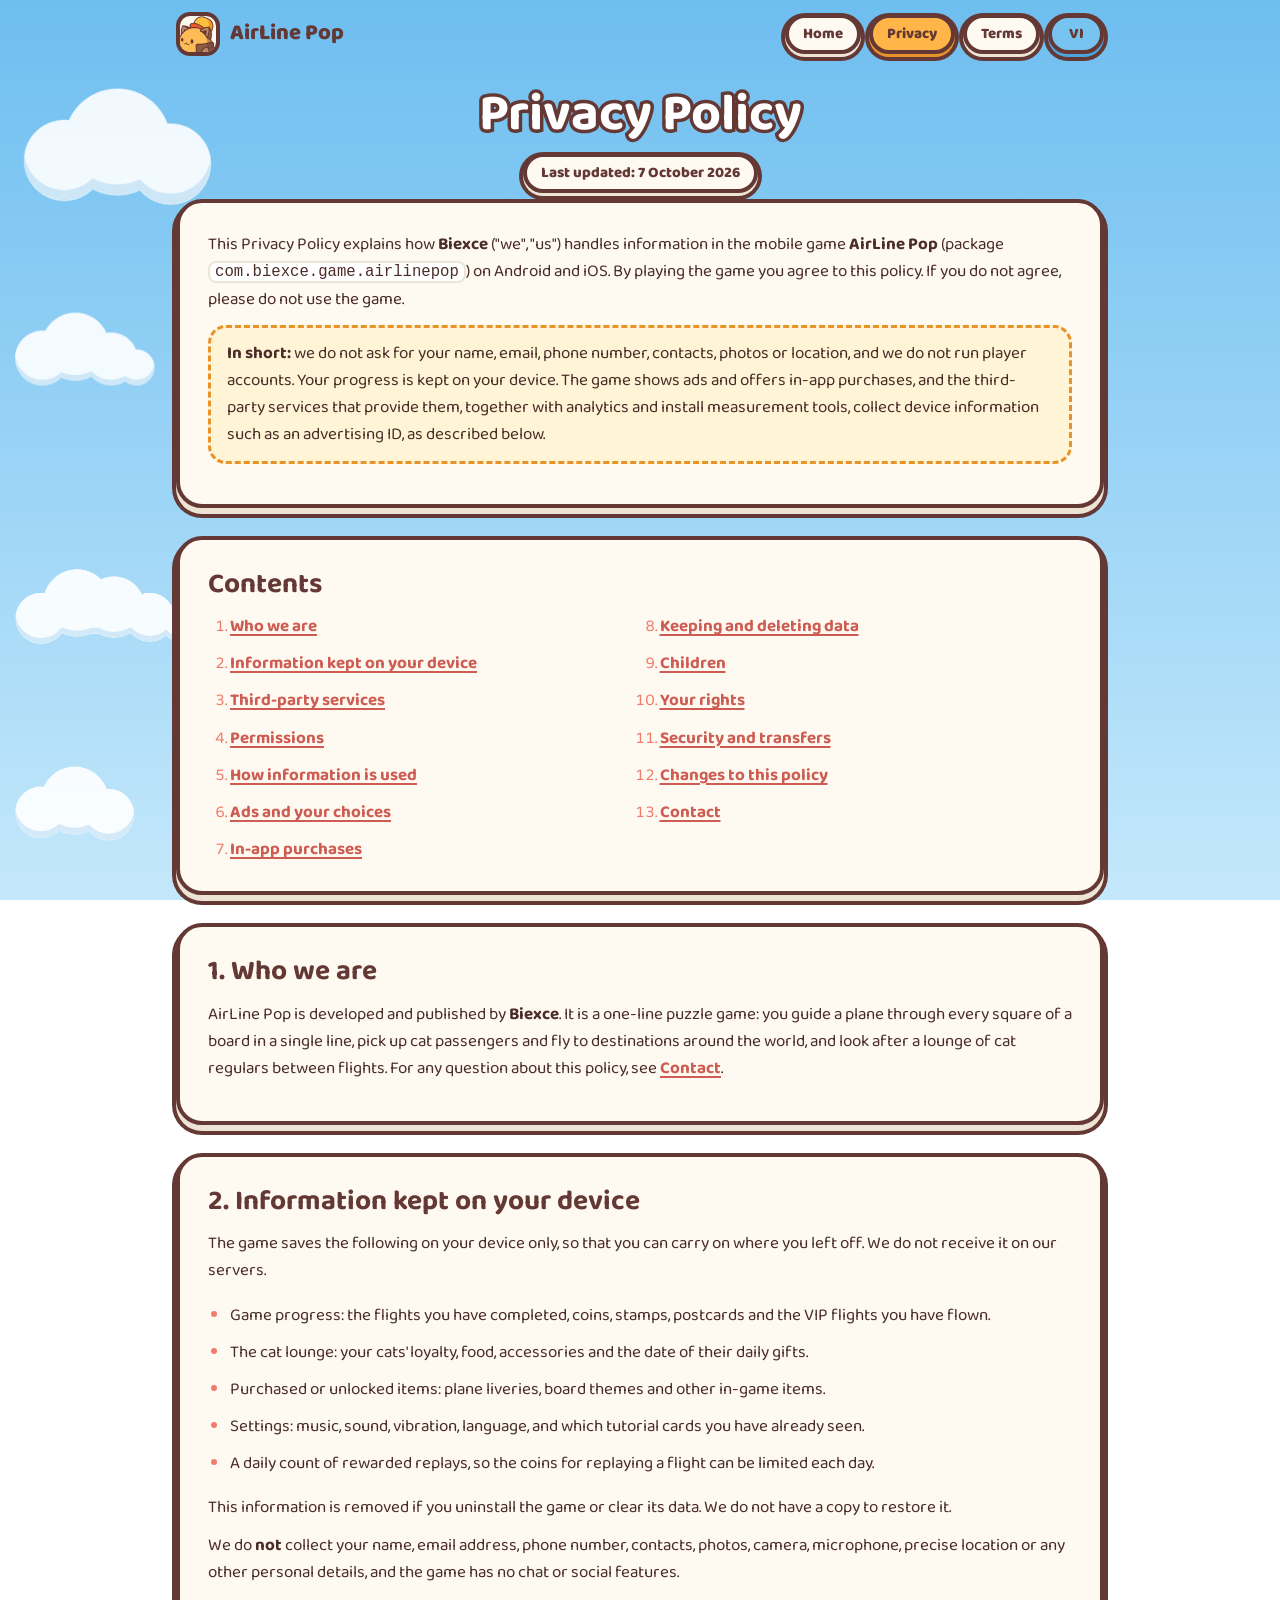
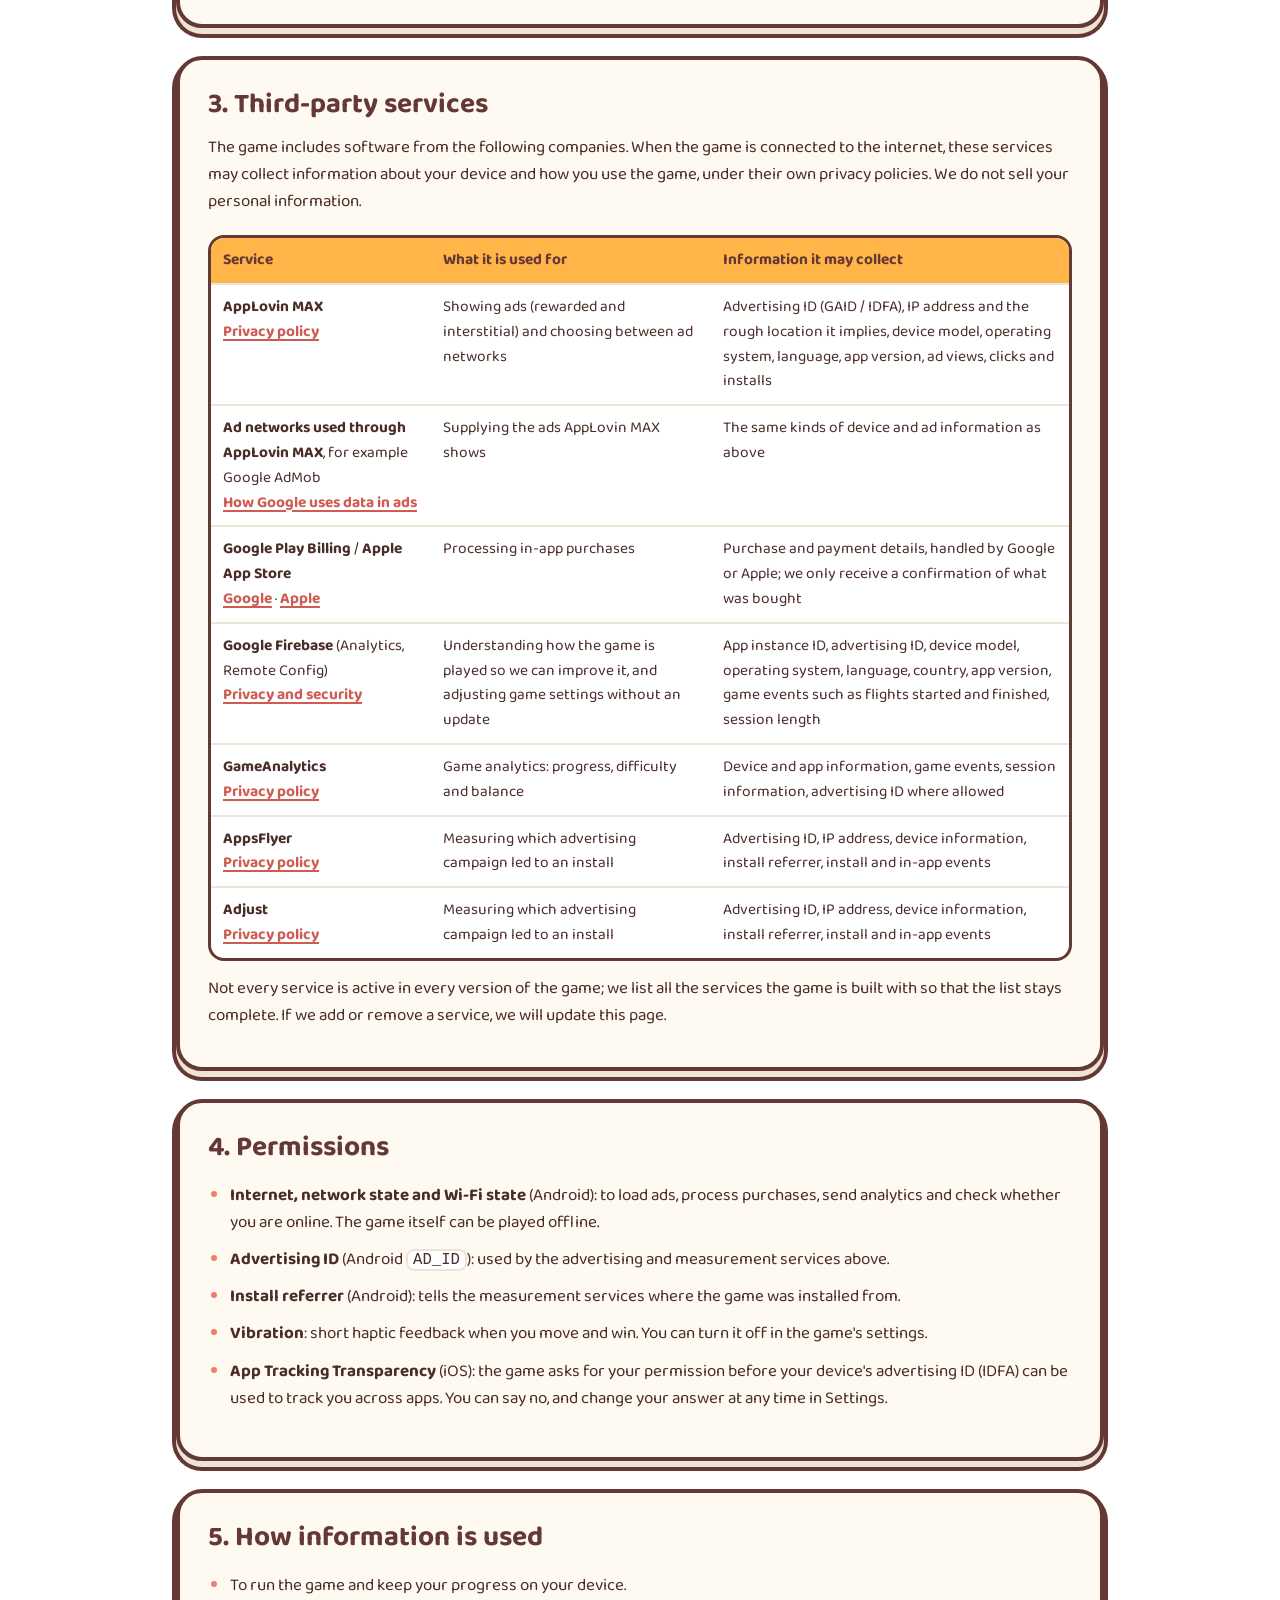
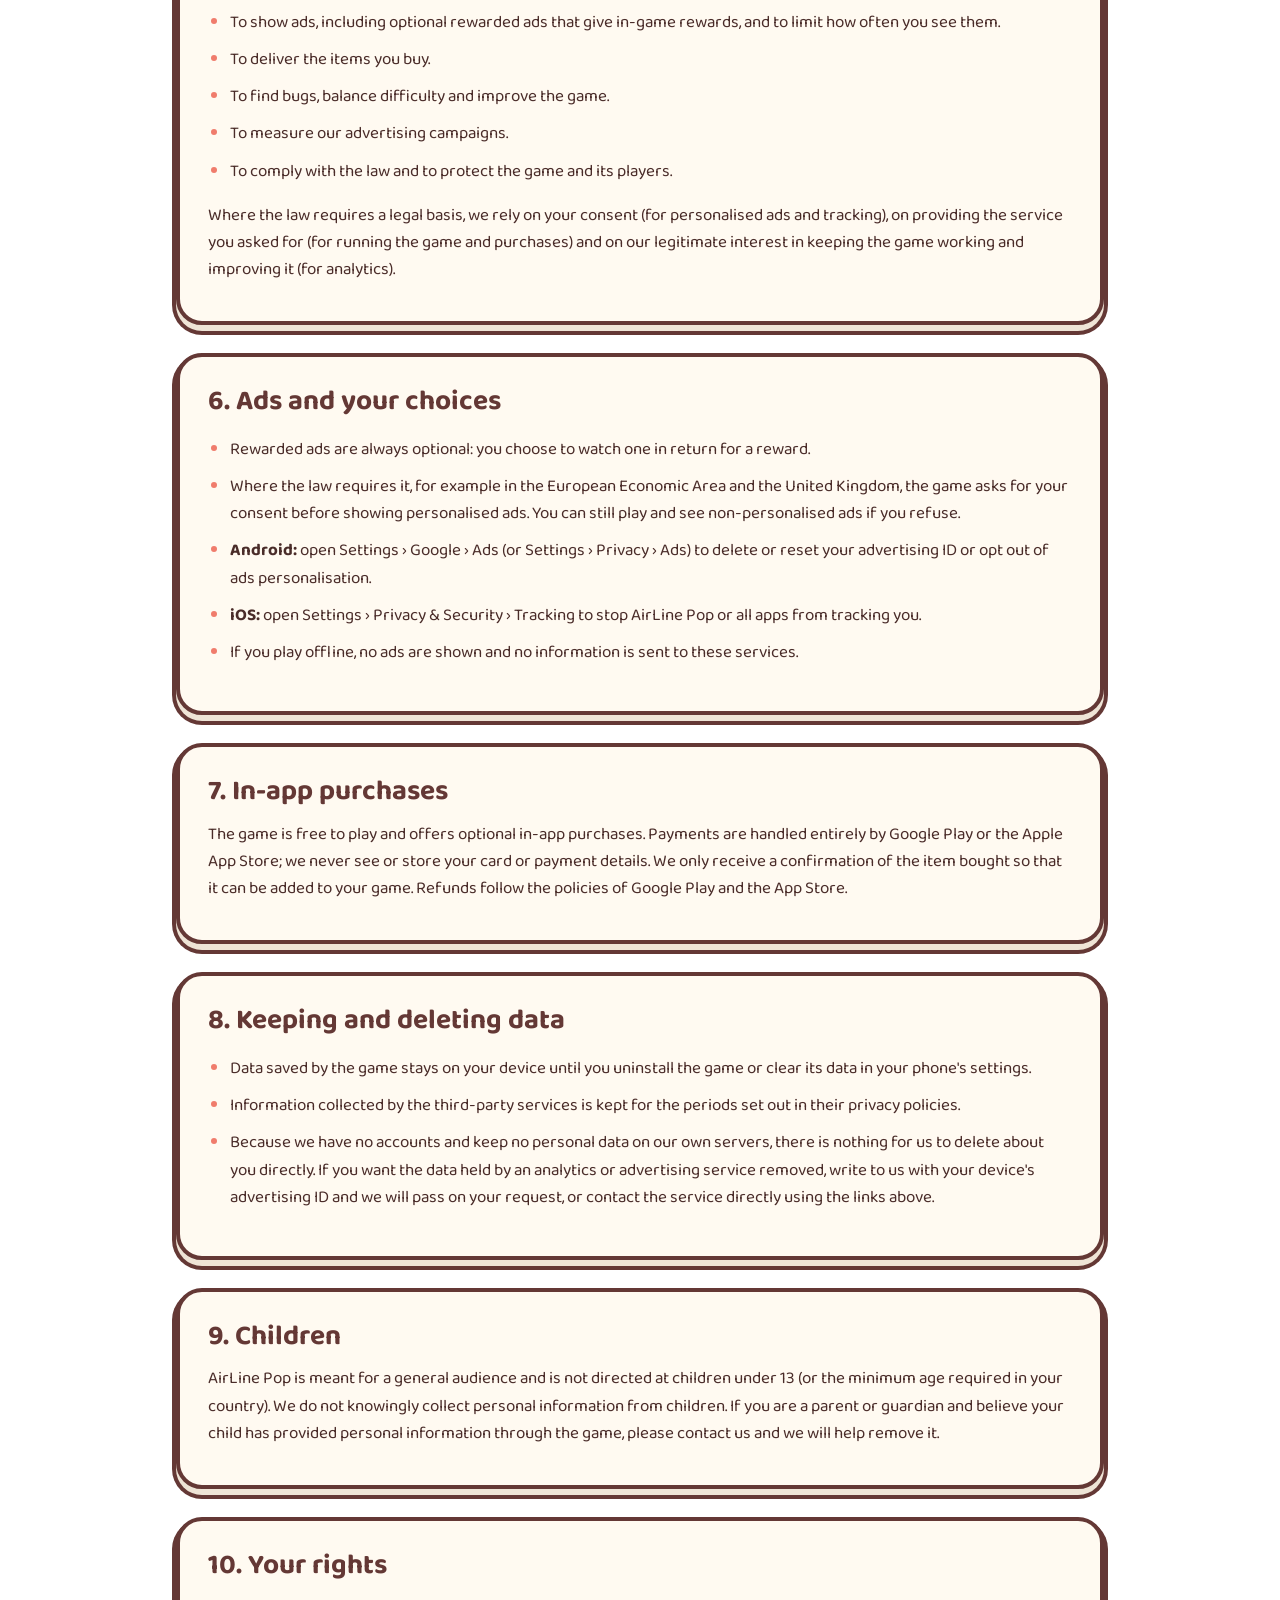
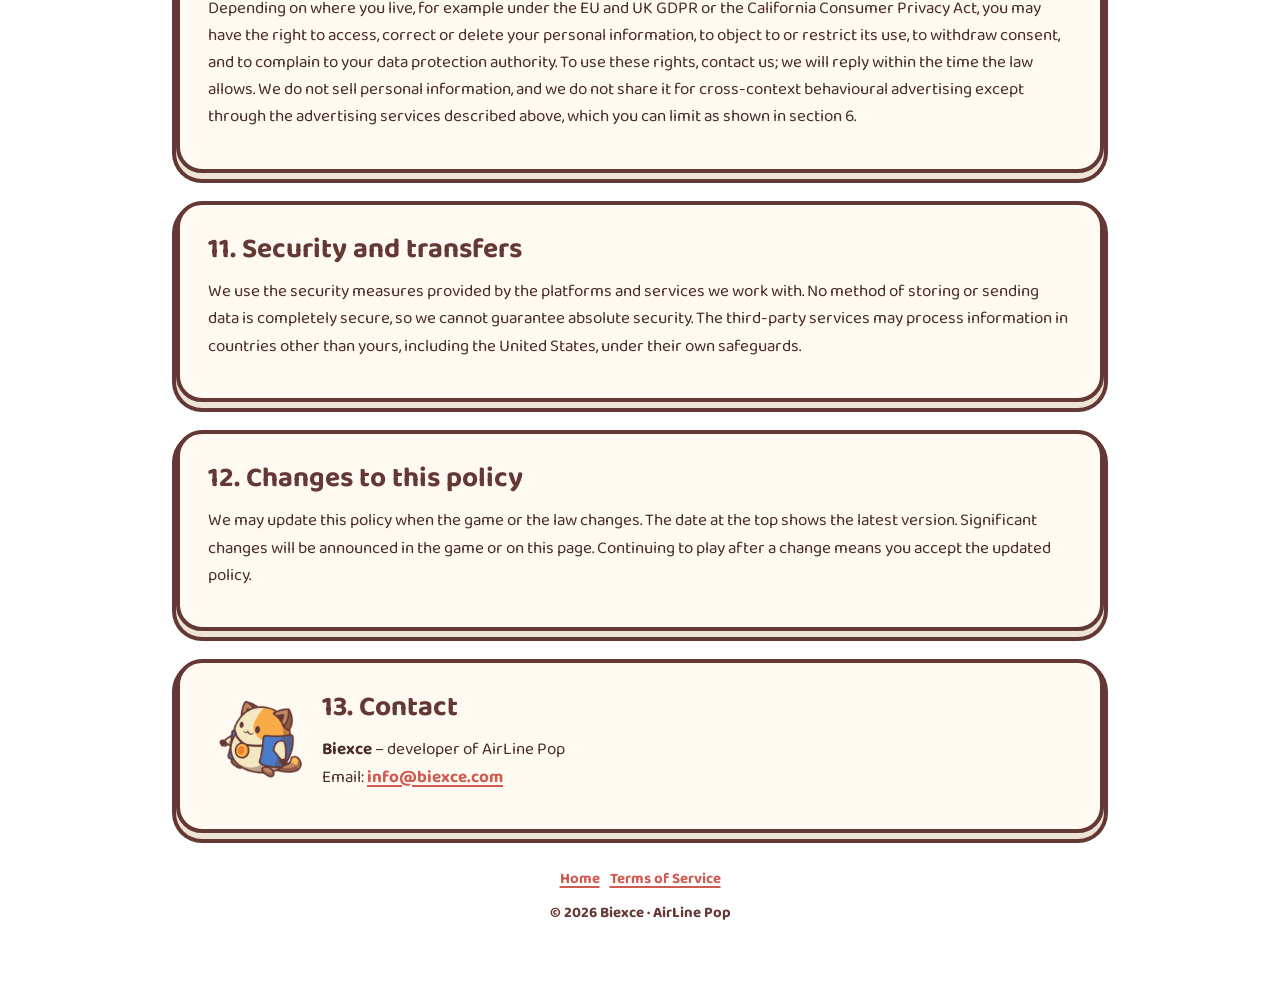
==== privacy.html @ 415e456a "feat: trang chinh sach AirLine Pop (song ngu Viet - Anh) Trang chu gioi thieu game, chinh sach quyen" ====
<!doctype html>
<html lang="en" data-lang="en">
<head>
    <meta charset="utf-8">
    <meta name="viewport" content="width=device-width, initial-scale=1">
    <title>Privacy Policy – AirLine Pop</title>
    <meta name="title-en" content="Privacy Policy – AirLine Pop">
    <meta name="title-vi" content="Chính sách quyền riêng tư – AirLine Pop">
    <meta name="description" content="Privacy policy of AirLine Pop, the cat airline puzzle game by Biexce: what is stored on your device, what the advertising, purchase and analytics services collect, and your choices.">
    <link rel="icon" href="assets/img/icon_cat.png">
    <link rel="preconnect" href="https://fonts.googleapis.com">
    <link rel="preconnect" href="https://fonts.gstatic.com" crossorigin>
    <link href="https://fonts.googleapis.com/css2?family=Baloo+2:wght@500;700;800&display=swap" rel="stylesheet">
    <link rel="stylesheet" href="assets/css/style.css">
</head>
<body>
<div class="sky-layer" aria-hidden="true">
    <img class="c1" src="assets/img/cloud_1.png" alt="">
    <img class="c2" src="assets/img/cloud_0.png" alt="">
    <img class="c3" src="assets/img/cloud_2.png" alt="">
    <img class="c4" src="assets/img/cloud_1.png" alt="">
</div>

<div class="page">
    <header class="topbar">
        <a class="brand" href="index.html"><img src="assets/img/icon_cat.png" alt=""><span>AirLine Pop</span></a>
        <nav class="nav">
            <a class="chip" href="index.html"><span lang="en">Home</span><span lang="vi">Trang chủ</span></a>
            <a class="chip" href="privacy.html" aria-current="page"><span lang="en">Privacy</span><span lang="vi">Quyền riêng tư</span></a>
            <a class="chip" href="terms.html"><span lang="en">Terms</span><span lang="vi">Điều khoản</span></a>
            <button class="chip lang-toggle" type="button" data-lang-toggle>VI</button>
        </nav>
    </header>

    <div class="doc-head">
        <h1><span lang="en">Privacy Policy</span><span lang="vi">Chính sách quyền riêng tư</span></h1>
        <span class="chip updated"><span lang="en">Last updated: 7 October 2026</span><span lang="vi">Cập nhật lần cuối: 07/10/2026</span></span>
    </div>

    <!-- ================================================================ ENGLISH -->
    <main lang="en">
        <section class="card">
            <p>This Privacy Policy explains how <strong>Biexce</strong> ("we", "us") handles information in the mobile game <strong>AirLine Pop</strong> (package <code>com.biexce.game.airlinepop</code>) on Android and iOS. By playing the game you agree to this policy. If you do not agree, please do not use the game.</p>
            <div class="note"><strong>In short:</strong> we do not ask for your name, email, phone number, contacts, photos or location, and we do not run player accounts. Your progress is kept on your device. The game shows ads and offers in-app purchases, and the third-party services that provide them, together with analytics and install measurement tools, collect device information such as an advertising ID, as described below.</div>
        </section>

        <nav class="card toc" aria-label="Contents">
            <h2>Contents</h2>
            <ol>
                <li><a href="#en-who">Who we are</a></li>
                <li><a href="#en-device">Information kept on your device</a></li>
                <li><a href="#en-third">Third-party services</a></li>
                <li><a href="#en-permissions">Permissions</a></li>
                <li><a href="#en-use">How information is used</a></li>
                <li><a href="#en-ads">Ads and your choices</a></li>
                <li><a href="#en-purchases">In-app purchases</a></li>
                <li><a href="#en-retention">Keeping and deleting data</a></li>
                <li><a href="#en-children">Children</a></li>
                <li><a href="#en-rights">Your rights</a></li>
                <li><a href="#en-security">Security and transfers</a></li>
                <li><a href="#en-changes">Changes to this policy</a></li>
                <li><a href="#en-contact">Contact</a></li>
            </ol>
        </nav>

        <section class="card" id="en-who">
            <h2>1. Who we are</h2>
            <p>AirLine Pop is developed and published by <strong>Biexce</strong>. It is a one-line puzzle game: you guide a plane through every square of a board in a single line, pick up cat passengers and fly to destinations around the world, and look after a lounge of cat regulars between flights. For any question about this policy, see <a href="#en-contact">Contact</a>.</p>
        </section>

        <section class="card" id="en-device">
            <h2>2. Information kept on your device</h2>
            <p>The game saves the following on your device only, so that you can carry on where you left off. We do not receive it on our servers.</p>
            <ul>
                <li>Game progress: the flights you have completed, coins, stamps, postcards and the VIP flights you have flown.</li>
                <li>The cat lounge: your cats' loyalty, food, accessories and the date of their daily gifts.</li>
                <li>Purchased or unlocked items: plane liveries, board themes and other in-game items.</li>
                <li>Settings: music, sound, vibration, language, and which tutorial cards you have already seen.</li>
                <li>A daily count of rewarded replays, so the coins for replaying a flight can be limited each day.</li>
            </ul>
            <p>This information is removed if you uninstall the game or clear its data. We do not have a copy to restore it.</p>
            <p>We do <strong>not</strong> collect your name, email address, phone number, contacts, photos, camera, microphone, precise location or any other personal details, and the game has no chat or social features.</p>
        </section>

        <section class="card" id="en-third">
            <h2>3. Third-party services</h2>
            <p>The game includes software from the following companies. When the game is connected to the internet, these services may collect information about your device and how you use the game, under their own privacy policies. We do not sell your personal information.</p>
            <div class="table-wrap">
                <table>
                    <thead>
                    <tr><th>Service</th><th>What it is used for</th><th>Information it may collect</th></tr>
                    </thead>
                    <tbody>
                    <tr>
                        <td><strong>AppLovin MAX</strong><br><a href="https://www.applovin.com/privacy/" target="_blank" rel="noopener">Privacy policy</a></td>
                        <td>Showing ads (rewarded and interstitial) and choosing between ad networks</td>
                        <td>Advertising ID (GAID / IDFA), IP address and the rough location it implies, device model, operating system, language, app version, ad views, clicks and installs</td>
                    </tr>
                    <tr>
                        <td><strong>Ad networks used through AppLovin MAX</strong>, for example Google AdMob<br><a href="https://policies.google.com/technologies/ads" target="_blank" rel="noopener">How Google uses data in ads</a></td>
                        <td>Supplying the ads AppLovin MAX shows</td>
                        <td>The same kinds of device and ad information as above</td>
                    </tr>
                    <tr>
                        <td><strong>Google Play Billing</strong> / <strong>Apple App Store</strong><br><a href="https://policies.google.com/privacy" target="_blank" rel="noopener">Google</a> · <a href="https://www.apple.com/legal/privacy/" target="_blank" rel="noopener">Apple</a></td>
                        <td>Processing in-app purchases</td>
                        <td>Purchase and payment details, handled by Google or Apple; we only receive a confirmation of what was bought</td>
                    </tr>
                    <tr>
                        <td><strong>Google Firebase</strong> (Analytics, Remote Config)<br><a href="https://firebase.google.com/support/privacy" target="_blank" rel="noopener">Privacy and security</a></td>
                        <td>Understanding how the game is played so we can improve it, and adjusting game settings without an update</td>
                        <td>App instance ID, advertising ID, device model, operating system, language, country, app version, game events such as flights started and finished, session length</td>
                    </tr>
                    <tr>
                        <td><strong>GameAnalytics</strong><br><a href="https://gameanalytics.com/privacy" target="_blank" rel="noopener">Privacy policy</a></td>
                        <td>Game analytics: progress, difficulty and balance</td>
                        <td>Device and app information, game events, session information, advertising ID where allowed</td>
                    </tr>
                    <tr>
                        <td><strong>AppsFlyer</strong><br><a href="https://www.appsflyer.com/legal/privacy-policy/" target="_blank" rel="noopener">Privacy policy</a></td>
                        <td>Measuring which advertising campaign led to an install</td>
                        <td>Advertising ID, IP address, device information, install referrer, install and in-app events</td>
                    </tr>
                    <tr>
                        <td><strong>Adjust</strong><br><a href="https://www.adjust.com/terms/privacy-policy/" target="_blank" rel="noopener">Privacy policy</a></td>
                        <td>Measuring which advertising campaign led to an install</td>
                        <td>Advertising ID, IP address, device information, install referrer, install and in-app events</td>
                    </tr>
                    </tbody>
                </table>
            </div>
            <p>Not every service is active in every version of the game; we list all the services the game is built with so that the list stays complete. If we add or remove a service, we will update this page.</p>
        </section>

        <section class="card" id="en-permissions">
            <h2>4. Permissions</h2>
            <ul>
                <li><strong>Internet, network state and Wi-Fi state</strong> (Android): to load ads, process purchases, send analytics and check whether you are online. The game itself can be played offline.</li>
                <li><strong>Advertising ID</strong> (Android <code>AD_ID</code>): used by the advertising and measurement services above.</li>
                <li><strong>Install referrer</strong> (Android): tells the measurement services where the game was installed from.</li>
                <li><strong>Vibration</strong>: short haptic feedback when you move and win. You can turn it off in the game's settings.</li>
                <li><strong>App Tracking Transparency</strong> (iOS): the game asks for your permission before your device's advertising ID (IDFA) can be used to track you across apps. You can say no, and change your answer at any time in Settings.</li>
            </ul>
        </section>

        <section class="card" id="en-use">
            <h2>5. How information is used</h2>
            <ul>
                <li>To run the game and keep your progress on your device.</li>
                <li>To show ads, including optional rewarded ads that give in-game rewards, and to limit how often you see them.</li>
                <li>To deliver the items you buy.</li>
                <li>To find bugs, balance difficulty and improve the game.</li>
                <li>To measure our advertising campaigns.</li>
                <li>To comply with the law and to protect the game and its players.</li>
            </ul>
            <p>Where the law requires a legal basis, we rely on your consent (for personalised ads and tracking), on providing the service you asked for (for running the game and purchases) and on our legitimate interest in keeping the game working and improving it (for analytics).</p>
        </section>

        <section class="card" id="en-ads">
            <h2>6. Ads and your choices</h2>
            <ul>
                <li>Rewarded ads are always optional: you choose to watch one in return for a reward.</li>
                <li>Where the law requires it, for example in the European Economic Area and the United Kingdom, the game asks for your consent before showing personalised ads. You can still play and see non-personalised ads if you refuse.</li>
                <li><strong>Android:</strong> open Settings › Google › Ads (or Settings › Privacy › Ads) to delete or reset your advertising ID or opt out of ads personalisation.</li>
                <li><strong>iOS:</strong> open Settings › Privacy &amp; Security › Tracking to stop AirLine Pop or all apps from tracking you.</li>
                <li>If you play offline, no ads are shown and no information is sent to these services.</li>
            </ul>
        </section>

        <section class="card" id="en-purchases">
            <h2>7. In-app purchases</h2>
            <p>The game is free to play and offers optional in-app purchases. Payments are handled entirely by Google Play or the Apple App Store; we never see or store your card or payment details. We only receive a confirmation of the item bought so that it can be added to your game. Refunds follow the policies of Google Play and the App Store.</p>
        </section>

        <section class="card" id="en-retention">
            <h2>8. Keeping and deleting data</h2>
            <ul>
                <li>Data saved by the game stays on your device until you uninstall the game or clear its data in your phone's settings.</li>
                <li>Information collected by the third-party services is kept for the periods set out in their privacy policies.</li>
                <li>Because we have no accounts and keep no personal data on our own servers, there is nothing for us to delete about you directly. If you want the data held by an analytics or advertising service removed, write to us with your device's advertising ID and we will pass on your request, or contact the service directly using the links above.</li>
            </ul>
        </section>

        <section class="card" id="en-children">
            <h2>9. Children</h2>
            <p>AirLine Pop is meant for a general audience and is not directed at children under 13 (or the minimum age required in your country). We do not knowingly collect personal information from children. If you are a parent or guardian and believe your child has provided personal information through the game, please contact us and we will help remove it.</p>
        </section>

        <section class="card" id="en-rights">
            <h2>10. Your rights</h2>
            <p>Depending on where you live, for example under the EU and UK GDPR or the California Consumer Privacy Act, you may have the right to access, correct or delete your personal information, to object to or restrict its use, to withdraw consent, and to complain to your data protection authority. To use these rights, contact us; we will reply within the time the law allows. We do not sell personal information, and we do not share it for cross-context behavioural advertising except through the advertising services described above, which you can limit as shown in section 6.</p>
        </section>

        <section class="card" id="en-security">
            <h2>11. Security and transfers</h2>
            <p>We use the security measures provided by the platforms and services we work with. No method of storing or sending data is completely secure, so we cannot guarantee absolute security. The third-party services may process information in countries other than yours, including the United States, under their own safeguards.</p>
        </section>

        <section class="card" id="en-changes">
            <h2>12. Changes to this policy</h2>
            <p>We may update this policy when the game or the law changes. The date at the top shows the latest version. Significant changes will be announced in the game or on this page. Continuing to play after a change means you accept the updated policy.</p>
        </section>

        <section class="card" id="en-contact">
            <div class="contact-box">
                <img src="assets/img/passenger_kem_happy.png" alt="">
                <div>
                    <h2>13. Contact</h2>
                    <p><strong>Biexce</strong> – developer of AirLine Pop<br>Email: <a href="mailto:info@biexce.com">info@biexce.com</a></p>
                </div>
            </div>
        </section>
    </main>

    <!-- ================================================================ TIẾNG VIỆT -->
    <main lang="vi">
        <section class="card">
            <p>Chính sách quyền riêng tư này giải thích cách <strong>Biexce</strong> ("chúng tôi") xử lý thông tin trong game di động <strong>AirLine Pop</strong> (mã gói <code>com.biexce.game.airlinepop</code>) trên Android và iOS. Khi chơi game, bạn đồng ý với chính sách này. Nếu không đồng ý, vui lòng không sử dụng game.</p>
            <div class="note"><strong>Tóm tắt:</strong> chúng tôi không hỏi tên, email, số điện thoại, danh bạ, ảnh hay vị trí của bạn, và không dùng tài khoản người chơi. Tiến trình chơi được lưu ngay trên thiết bị. Game có quảng cáo và mua trong ứng dụng; các dịch vụ bên thứ ba cung cấp những tính năng đó, cùng các công cụ phân tích và đo lường lượt cài đặt, thu thập thông tin thiết bị như mã nhận dạng quảng cáo, như mô tả bên dưới.</div>
        </section>

        <nav class="card toc" aria-label="Mục lục">
            <h2>Mục lục</h2>
            <ol>
                <li><a href="#vi-who">Chúng tôi là ai</a></li>
                <li><a href="#vi-device">Thông tin lưu trên thiết bị</a></li>
                <li><a href="#vi-third">Dịch vụ bên thứ ba</a></li>
                <li><a href="#vi-permissions">Các quyền ứng dụng</a></li>
                <li><a href="#vi-use">Mục đích sử dụng thông tin</a></li>
                <li><a href="#vi-ads">Quảng cáo và lựa chọn của bạn</a></li>
                <li><a href="#vi-purchases">Mua trong ứng dụng</a></li>
                <li><a href="#vi-retention">Lưu giữ và xoá dữ liệu</a></li>
                <li><a href="#vi-children">Trẻ em</a></li>
                <li><a href="#vi-rights">Quyền của bạn</a></li>
                <li><a href="#vi-security">Bảo mật và chuyển dữ liệu</a></li>
                <li><a href="#vi-changes">Thay đổi chính sách</a></li>
                <li><a href="#vi-contact">Liên hệ</a></li>
            </ol>
        </nav>

        <section class="card" id="vi-who">
            <h2>1. Chúng tôi là ai</h2>
            <p>AirLine Pop do <strong>Biexce</strong> phát triển và phát hành. Đây là game giải đố một nét: bạn dẫn máy bay đi qua mọi ô trên bàn cờ bằng một nét duy nhất, đón các bé mèo hành khách, bay tới các điểm đến khắp thế giới, và chăm sóc phòng chờ của những vị khách mèo quen giữa các chuyến bay. Mọi câu hỏi về chính sách này, xem mục <a href="#vi-contact">Liên hệ</a>.</p>
        </section>

        <section class="card" id="vi-device">
            <h2>2. Thông tin lưu trên thiết bị</h2>
            <p>Game chỉ lưu những thông tin sau trên thiết bị của bạn để bạn chơi tiếp từ chỗ đã dừng. Chúng tôi không nhận các thông tin này về máy chủ.</p>
            <ul>
                <li>Tiến trình chơi: các chuyến bay đã hoàn thành, xu, tem, bưu thiếp và các chuyến bay VIP đã bay.</li>
                <li>Phòng chờ của mèo: độ thân thiết, đồ ăn, phụ kiện của các bé và ngày nhận quà mỗi ngày.</li>
                <li>Vật phẩm đã mua hoặc mở khoá: sơn máy bay, giao diện bàn cờ và các vật phẩm khác trong game.</li>
                <li>Cài đặt: nhạc, âm thanh, rung, ngôn ngữ và các thẻ hướng dẫn bạn đã xem.</li>
                <li>Số lần chơi lại đã được thưởng trong ngày, để giới hạn số xu nhận được khi chơi lại.</li>
            </ul>
            <p>Thông tin này sẽ mất khi bạn gỡ game hoặc xoá dữ liệu của game. Chúng tôi không có bản sao để khôi phục.</p>
            <p>Chúng tôi <strong>không</strong> thu thập tên, email, số điện thoại, danh bạ, ảnh, camera, micro, vị trí chính xác hay bất kỳ thông tin cá nhân nào khác, và game không có tính năng trò chuyện hay mạng xã hội.</p>
        </section>

        <section class="card" id="vi-third">
            <h2>3. Dịch vụ bên thứ ba</h2>
            <p>Game có tích hợp phần mềm của các công ty sau. Khi có kết nối mạng, các dịch vụ này có thể thu thập thông tin về thiết bị và cách bạn chơi game, theo chính sách quyền riêng tư riêng của họ. Chúng tôi không bán thông tin cá nhân của bạn.</p>
            <div class="table-wrap">
                <table>
                    <thead>
                    <tr><th>Dịch vụ</th><th>Dùng để làm gì</th><th>Thông tin có thể thu thập</th></tr>
                    </thead>
                    <tbody>
                    <tr>
                        <td><strong>AppLovin MAX</strong><br><a href="https://www.applovin.com/privacy/" target="_blank" rel="noopener">Chính sách</a></td>
                        <td>Hiển thị quảng cáo (nhận thưởng và xen kẽ), chọn mạng quảng cáo phù hợp</td>
                        <td>Mã nhận dạng quảng cáo (GAID / IDFA), địa chỉ IP và vị trí gần đúng suy ra từ IP, mẫu máy, hệ điều hành, ngôn ngữ, phiên bản game, lượt xem, nhấp và cài đặt từ quảng cáo</td>
                    </tr>
                    <tr>
                        <td><strong>Các mạng quảng cáo qua AppLovin MAX</strong>, ví dụ Google AdMob<br><a href="https://policies.google.com/technologies/ads" target="_blank" rel="noopener">Cách Google dùng dữ liệu trong quảng cáo</a></td>
                        <td>Cung cấp quảng cáo mà AppLovin MAX hiển thị</td>
                        <td>Các loại thông tin thiết bị và quảng cáo như trên</td>
                    </tr>
                    <tr>
                        <td><strong>Google Play Billing</strong> / <strong>Apple App Store</strong><br><a href="https://policies.google.com/privacy" target="_blank" rel="noopener">Google</a> · <a href="https://www.apple.com/legal/privacy/" target="_blank" rel="noopener">Apple</a></td>
                        <td>Xử lý giao dịch mua trong ứng dụng</td>
                        <td>Thông tin mua hàng và thanh toán do Google hoặc Apple xử lý; chúng tôi chỉ nhận xác nhận vật phẩm đã mua</td>
                    </tr>
                    <tr>
                        <td><strong>Google Firebase</strong> (Analytics, Remote Config)<br><a href="https://firebase.google.com/support/privacy" target="_blank" rel="noopener">Quyền riêng tư và bảo mật</a></td>
                        <td>Hiểu cách người chơi chơi game để cải thiện, và điều chỉnh cài đặt game mà không cần cập nhật</td>
                        <td>Mã phiên bản ứng dụng, mã nhận dạng quảng cáo, mẫu máy, hệ điều hành, ngôn ngữ, quốc gia, phiên bản game, sự kiện trong game như bắt đầu và hoàn thành chuyến bay, thời lượng phiên chơi</td>
                    </tr>
                    <tr>
                        <td><strong>GameAnalytics</strong><br><a href="https://gameanalytics.com/privacy" target="_blank" rel="noopener">Chính sách</a></td>
                        <td>Phân tích game: tiến trình, độ khó và cân bằng</td>
                        <td>Thông tin thiết bị và ứng dụng, sự kiện trong game, thông tin phiên chơi, mã nhận dạng quảng cáo khi được phép</td>
                    </tr>
                    <tr>
                        <td><strong>AppsFlyer</strong><br><a href="https://www.appsflyer.com/legal/privacy-policy/" target="_blank" rel="noopener">Chính sách</a></td>
                        <td>Đo lường chiến dịch quảng cáo nào dẫn tới lượt cài đặt</td>
                        <td>Mã nhận dạng quảng cáo, địa chỉ IP, thông tin thiết bị, nguồn cài đặt, sự kiện cài đặt và sự kiện trong ứng dụng</td>
                    </tr>
                    <tr>
                        <td><strong>Adjust</strong><br><a href="https://www.adjust.com/terms/privacy-policy/" target="_blank" rel="noopener">Chính sách</a></td>
                        <td>Đo lường chiến dịch quảng cáo nào dẫn tới lượt cài đặt</td>
                        <td>Mã nhận dạng quảng cáo, địa chỉ IP, thông tin thiết bị, nguồn cài đặt, sự kiện cài đặt và sự kiện trong ứng dụng</td>
                    </tr>
                    </tbody>
                </table>
            </div>
            <p>Không phải phiên bản nào của game cũng bật tất cả các dịch vụ này; chúng tôi liệt kê mọi dịch vụ có trong game để danh sách luôn đầy đủ. Khi thêm hoặc bỏ dịch vụ nào, chúng tôi sẽ cập nhật trang này.</p>
        </section>

        <section class="card" id="vi-permissions">
            <h2>4. Các quyền ứng dụng</h2>
            <ul>
                <li><strong>Internet, trạng thái mạng và trạng thái Wi-Fi</strong> (Android): để tải quảng cáo, xử lý giao dịch, gửi dữ liệu phân tích và kiểm tra kết nối mạng. Bản thân game vẫn chơi được khi không có mạng.</li>
                <li><strong>Mã nhận dạng quảng cáo</strong> (Android <code>AD_ID</code>): được các dịch vụ quảng cáo và đo lường ở trên sử dụng.</li>
                <li><strong>Nguồn cài đặt</strong> (Install referrer, Android): cho các dịch vụ đo lường biết game được cài từ đâu.</li>
                <li><strong>Rung</strong>: phản hồi rung ngắn khi di chuyển và khi thắng. Bạn có thể tắt trong phần cài đặt của game.</li>
                <li><strong>Minh bạch theo dõi ứng dụng</strong> (App Tracking Transparency, iOS): game hỏi ý kiến bạn trước khi mã nhận dạng quảng cáo (IDFA) được dùng để theo dõi bạn qua các ứng dụng khác. Bạn có thể từ chối và đổi lựa chọn bất cứ lúc nào trong Cài đặt.</li>
            </ul>
        </section>

        <section class="card" id="vi-use">
            <h2>5. Mục đích sử dụng thông tin</h2>
            <ul>
                <li>Vận hành game và lưu tiến trình trên thiết bị của bạn.</li>
                <li>Hiển thị quảng cáo, gồm quảng cáo nhận thưởng không bắt buộc để nhận phần thưởng trong game, và giới hạn tần suất xuất hiện.</li>
                <li>Giao vật phẩm bạn đã mua.</li>
                <li>Tìm lỗi, cân bằng độ khó và cải thiện game.</li>
                <li>Đo lường hiệu quả các chiến dịch quảng cáo của chúng tôi.</li>
                <li>Tuân thủ pháp luật và bảo vệ game cùng người chơi.</li>
            </ul>
            <p>Khi pháp luật yêu cầu căn cứ pháp lý, chúng tôi dựa trên sự đồng ý của bạn (với quảng cáo cá nhân hoá và theo dõi), việc cung cấp dịch vụ bạn yêu cầu (với vận hành game và mua hàng), và lợi ích chính đáng trong việc duy trì và cải thiện game (với phân tích).</p>
        </section>

        <section class="card" id="vi-ads">
            <h2>6. Quảng cáo và lựa chọn của bạn</h2>
            <ul>
                <li>Quảng cáo nhận thưởng luôn là tuỳ chọn: bạn tự chọn xem để nhận phần thưởng.</li>
                <li>Ở những nơi pháp luật yêu cầu, ví dụ Khu vực Kinh tế Châu Âu và Vương quốc Anh, game sẽ hỏi ý kiến bạn trước khi hiển thị quảng cáo cá nhân hoá. Nếu từ chối, bạn vẫn chơi bình thường và thấy quảng cáo không cá nhân hoá.</li>
                <li><strong>Android:</strong> vào Cài đặt › Google › Quảng cáo (hoặc Cài đặt › Quyền riêng tư › Quảng cáo) để xoá hoặc đặt lại mã nhận dạng quảng cáo, hoặc tắt cá nhân hoá quảng cáo.</li>
                <li><strong>iOS:</strong> vào Cài đặt › Quyền riêng tư &amp; Bảo mật › Theo dõi để không cho AirLine Pop hoặc mọi ứng dụng theo dõi bạn.</li>
                <li>Khi chơi không có mạng, game không hiển thị quảng cáo và không gửi thông tin tới các dịch vụ này.</li>
            </ul>
        </section>

        <section class="card" id="vi-purchases">
            <h2>7. Mua trong ứng dụng</h2>
            <p>Game miễn phí và có các gói mua trong ứng dụng không bắt buộc. Việc thanh toán do Google Play hoặc Apple App Store xử lý hoàn toàn; chúng tôi không bao giờ thấy hay lưu thông tin thẻ hoặc thanh toán của bạn. Chúng tôi chỉ nhận xác nhận vật phẩm đã mua để thêm vào game. Việc hoàn tiền tuân theo chính sách của Google Play và App Store.</p>
        </section>

        <section class="card" id="vi-retention">
            <h2>8. Lưu giữ và xoá dữ liệu</h2>
            <ul>
                <li>Dữ liệu game lưu trên thiết bị cho tới khi bạn gỡ game hoặc xoá dữ liệu của game trong cài đặt điện thoại.</li>
                <li>Thông tin do các dịch vụ bên thứ ba thu thập được lưu theo thời hạn trong chính sách quyền riêng tư của họ.</li>
                <li>Vì không có tài khoản và không lưu thông tin cá nhân trên máy chủ riêng, chúng tôi không có dữ liệu nào về bạn để xoá trực tiếp. Nếu bạn muốn xoá dữ liệu do một dịch vụ phân tích hoặc quảng cáo nắm giữ, hãy gửi cho chúng tôi mã nhận dạng quảng cáo của thiết bị, chúng tôi sẽ chuyển yêu cầu giúp bạn; hoặc liên hệ trực tiếp với dịch vụ đó qua các đường dẫn ở trên.</li>
            </ul>
        </section>

        <section class="card" id="vi-children">
            <h2>9. Trẻ em</h2>
            <p>AirLine Pop dành cho mọi đối tượng và không hướng tới trẻ em dưới 13 tuổi (hoặc độ tuổi tối thiểu theo quy định tại quốc gia của bạn). Chúng tôi không cố ý thu thập thông tin cá nhân của trẻ em. Nếu bạn là cha mẹ hoặc người giám hộ và cho rằng con mình đã cung cấp thông tin cá nhân qua game, vui lòng liên hệ để chúng tôi hỗ trợ xoá.</p>
        </section>

        <section class="card" id="vi-rights">
            <h2>10. Quyền của bạn</h2>
            <p>Tuỳ nơi bạn sinh sống, ví dụ theo GDPR của EU và Vương quốc Anh hoặc Đạo luật Quyền riêng tư Người tiêu dùng California (CCPA), bạn có thể có quyền truy cập, chỉnh sửa hoặc xoá thông tin cá nhân, phản đối hoặc hạn chế việc sử dụng, rút lại sự đồng ý, và khiếu nại tới cơ quan bảo vệ dữ liệu. Để thực hiện các quyền này, hãy liên hệ với chúng tôi; chúng tôi sẽ trả lời trong thời hạn pháp luật cho phép. Chúng tôi không bán thông tin cá nhân và không chia sẻ cho quảng cáo theo hành vi, ngoại trừ qua các dịch vụ quảng cáo nêu trên, mà bạn có thể giới hạn như hướng dẫn ở mục 6.</p>
        </section>

        <section class="card" id="vi-security">
            <h2>11. Bảo mật và chuyển dữ liệu</h2>
            <p>Chúng tôi sử dụng các biện pháp bảo mật do nền tảng và các dịch vụ đối tác cung cấp. Không có phương thức lưu trữ hay truyền dữ liệu nào an toàn tuyệt đối, nên chúng tôi không thể đảm bảo an toàn hoàn toàn. Các dịch vụ bên thứ ba có thể xử lý thông tin ở quốc gia khác với quốc gia của bạn, trong đó có Hoa Kỳ, theo các biện pháp bảo vệ của riêng họ.</p>
        </section>

        <section class="card" id="vi-changes">
            <h2>12. Thay đổi chính sách</h2>
            <p>Chúng tôi có thể cập nhật chính sách này khi game hoặc pháp luật thay đổi. Ngày ở đầu trang cho biết phiên bản mới nhất. Những thay đổi quan trọng sẽ được thông báo trong game hoặc trên trang này. Tiếp tục chơi sau khi chính sách thay đổi nghĩa là bạn chấp nhận phiên bản mới.</p>
        </section>

        <section class="card" id="vi-contact">
            <div class="contact-box">
                <img src="assets/img/passenger_kem_happy.png" alt="">
                <div>
                    <h2>13. Liên hệ</h2>
                    <p><strong>Biexce</strong> – nhà phát triển AirLine Pop<br>Email: <a href="mailto:info@biexce.com">info@biexce.com</a></p>
                </div>
            </div>
        </section>
    </main>

    <footer class="footer">
        <nav>
            <a href="index.html"><span lang="en">Home</span><span lang="vi">Trang chủ</span></a>
            <a href="terms.html"><span lang="en">Terms of Service</span><span lang="vi">Điều khoản dịch vụ</span></a>
        </nav>
        <p>© 2026 Biexce · AirLine Pop</p>
    </footer>
</div>
<script src="assets/js/lang.js"></script>
</body>
</html>
---- assets/css/style.css ----
/* AirLine Pop – policy site. Drawn in the game's own sticker style: a blue sky,
   cream cards with a thick brown outline and a shaded lower lip, coral and orange
   accents, and the Baloo 2 typeface the game uses. */

:root {
    --sky-top: #6ebef0;
    --sky-bottom: #c4e8fb;
    --cream: #fffaf1;
    --cream-shade: #eee4d6;
    --brown: #643835;
    --brown-soft: #8a5a52;
    --text: #4a2c29;
    --coral: #f07c6c;
    --coral-dark: #ce5c52;
    --orange: #ffb547;
    --orange-dark: #e8932a;
    --sky: #78c4f0;
    --sky-dark: #4aa6dc;
    --mint: #7ec484;
    --radius: 26px;
    --line: 4px;
    --lip: 6px;
}

* {
    box-sizing: border-box;
}

html {
    scroll-behavior: smooth;
}

body {
    margin: 0;
    min-height: 100vh;
    font-family: "Baloo 2", "Nunito", system-ui, -apple-system, "Segoe UI", sans-serif;
    font-size: 17px;
    line-height: 1.6;
    color: var(--text);
    background: linear-gradient(180deg, var(--sky-top) 0%, var(--sky-bottom) 100%) fixed;
    overflow-x: hidden;
}

/* Only the chosen language shows; the page starts in English until the script picks. */
html[data-lang="en"] [lang="vi"],
html[data-lang="vi"] [lang="en"] {
    display: none !important;
}

a {
    color: var(--coral-dark);
    font-weight: 700;
    text-decoration-thickness: 2px;
    text-underline-offset: 3px;
}

a:hover {
    color: var(--brown);
}

img {
    max-width: 100%;
}

/* ------------------------------------------------------------------ sky */

.sky-layer {
    position: fixed;
    inset: 0;
    pointer-events: none;
    z-index: 0;
    overflow: hidden;
}

.sky-layer img {
    position: absolute;
    opacity: 0.9;
    animation: drift linear infinite;
}

.sky-layer .c1 { top: 8%; width: 220px; animation-duration: 70s; animation-delay: -10s; }
.sky-layer .c2 { top: 34%; width: 160px; animation-duration: 90s; animation-delay: -55s; }
.sky-layer .c3 { top: 62%; width: 200px; animation-duration: 80s; animation-delay: -30s; }
.sky-layer .c4 { top: 84%; width: 140px; animation-duration: 100s; animation-delay: -75s; }

@keyframes drift {
    from { transform: translateX(-260px); }
    to { transform: translateX(calc(100vw + 260px)); }
}

@media (prefers-reduced-motion: reduce) {
    .sky-layer img { animation: none; left: 70%; }
    .sky-layer .c2, .sky-layer .c4 { left: 6%; }
    .hero-plane { animation: none !important; }
}

/* ------------------------------------------------------------------ layout */

.page {
    position: relative;
    z-index: 1;
    max-width: 960px;
    margin: 0 auto;
    padding: 0 16px 48px;
}

.topbar {
    position: sticky;
    top: 0;
    z-index: 5;
    display: flex;
    align-items: center;
    justify-content: space-between;
    gap: 12px;
    padding: 12px 0;
}

.brand {
    display: flex;
    align-items: center;
    gap: 10px;
    text-decoration: none;
    color: var(--brown);
    font-weight: 800;
    font-size: 22px;
}

.brand img {
    width: 44px;
    height: 44px;
    border-radius: 14px;
    border: var(--line) solid var(--brown);
    background: var(--cream);
}

.nav {
    display: flex;
    align-items: center;
    gap: 8px;
    flex-wrap: wrap;
    justify-content: flex-end;
}

/* ------------------------------------------------------------------ sticker pieces */

.card {
    background: var(--cream);
    border: var(--line) solid var(--brown);
    border-radius: var(--radius);
    box-shadow: 0 var(--lip) 0 var(--cream-shade), 0 var(--lip) 0 var(--line) var(--brown);
    padding: 28px;
    margin: 0 0 28px;
}

.btn,
.chip {
    display: inline-flex;
    align-items: center;
    gap: 8px;
    font-family: inherit;
    font-weight: 800;
    color: var(--brown);
    text-decoration: none;
    border: var(--line) solid var(--brown);
    border-radius: 999px;
    cursor: pointer;
    transition: transform 0.12s ease, box-shadow 0.12s ease;
}

.btn {
    padding: 10px 22px;
    font-size: 18px;
    background: var(--orange);
    box-shadow: 0 5px 0 var(--orange-dark), 0 5px 0 var(--line) var(--brown);
}

.btn.sky {
    background: var(--cream);
    box-shadow: 0 5px 0 var(--cream-shade), 0 5px 0 var(--line) var(--brown);
}

.btn.coral {
    background: var(--coral);
    color: #fff;
    box-shadow: 0 5px 0 var(--coral-dark), 0 5px 0 var(--line) var(--brown);
}

.chip {
    padding: 4px 14px;
    font-size: 15px;
    background: var(--cream);
    box-shadow: 0 3px 0 var(--cream-shade), 0 3px 0 var(--line) var(--brown);
}

.chip[aria-current="page"] {
    background: var(--orange);
    box-shadow: 0 3px 0 var(--orange-dark), 0 3px 0 var(--line) var(--brown);
}

.btn:hover,
.chip:hover {
    transform: translateY(-2px);
    color: var(--brown);
}

.btn:active,
.chip:active {
    transform: translateY(3px);
    box-shadow: none;
}

.btn.coral:hover {
    color: #fff;
}

.lang-toggle {
    min-width: 56px;
    justify-content: center;
    background: var(--sky);
    box-shadow: 0 3px 0 var(--sky-dark), 0 3px 0 var(--line) var(--brown);
}

/* ------------------------------------------------------------------ hero */

.hero {
    text-align: center;
    padding: 28px 0 8px;
}

.hero-plane {
    width: min(260px, 60vw);
    filter: drop-shadow(0 14px 0 rgba(100, 56, 53, 0.18));
    animation: bob 3.2s ease-in-out infinite;
}

@keyframes bob {
    0%, 100% { transform: translateY(0) rotate(-3deg); }
    50% { transform: translateY(-12px) rotate(3deg); }
}

.hero h1 {
    margin: 8px 0 4px;
    font-size: clamp(40px, 9vw, 68px);
    line-height: 1.05;
    font-weight: 800;
    color: #fff;
    -webkit-text-stroke: 8px var(--brown);
    paint-order: stroke fill;
    letter-spacing: 1px;
}

.hero .tagline {
    margin: 0 auto 18px;
    max-width: 600px;
    font-size: 20px;
    font-weight: 700;
    color: var(--brown);
}

.hero .actions {
    display: flex;
    gap: 14px;
    justify-content: center;
    flex-wrap: wrap;
    margin: 18px 0 30px;
}

.crew {
    display: flex;
    justify-content: center;
    gap: 4px;
    flex-wrap: wrap;
    margin: 4px 0 18px;
}

.crew figure {
    margin: 0;
    text-align: center;
    font-weight: 800;
    color: var(--brown);
    font-size: 15px;
}

.crew img {
    width: 92px;
    height: 92px;
    object-fit: contain;
}

/* ------------------------------------------------------------------ content */

h2 {
    margin: 0 0 12px;
    font-size: 28px;
    line-height: 1.2;
    color: var(--brown);
    display: flex;
    align-items: center;
    gap: 10px;
}

h2 img {
    width: 38px;
    height: 38px;
}

h3 {
    margin: 22px 0 6px;
    font-size: 20px;
    color: var(--brown);
}

p,
li {
    margin: 0 0 10px;
}

ul {
    padding-left: 22px;
}

li::marker {
    color: var(--coral);
}

.features {
    display: grid;
    grid-template-columns: repeat(auto-fit, minmax(260px, 1fr));
    gap: 20px;
    margin-bottom: 28px;
}

.features .card {
    margin: 0;
    padding: 22px;
}

.features h3 {
    margin-top: 0;
    display: flex;
    align-items: center;
    gap: 8px;
}

.features h3 img {
    width: 32px;
    height: 32px;
}

.facts {
    display: grid;
    grid-template-columns: repeat(auto-fit, minmax(120px, 1fr));
    gap: 14px;
    margin: 6px 0 0;
}

.fact {
    background: #fff;
    border: 3px solid var(--brown);
    border-radius: 18px;
    padding: 10px 12px;
    text-align: center;
}

.fact b {
    display: block;
    font-size: 28px;
    line-height: 1.1;
    color: var(--coral-dark);
}

.fact span {
    font-size: 15px;
    font-weight: 700;
}

.doc-head {
    text-align: center;
    padding: 18px 0 6px;
}

.doc-head h1 {
    margin: 0;
    font-size: clamp(34px, 7vw, 52px);
    color: #fff;
    -webkit-text-stroke: 7px var(--brown);
    paint-order: stroke fill;
    line-height: 1.1;
}

.doc-head .updated {
    display: inline-block;
    margin-top: 10px;
}

.toc ol {
    columns: 2 240px;
    margin: 0;
    padding-left: 22px;
}

.toc li {
    break-inside: avoid;
}

.note {
    background: #fff5d6;
    border: 3px dashed var(--orange-dark);
    border-radius: 18px;
    padding: 12px 16px;
    margin: 12px 0;
}

table {
    width: 100%;
    border-collapse: separate;
    border-spacing: 0;
    margin: 10px 0 14px;
    font-size: 15.5px;
    background: #fff;
    border: 3px solid var(--brown);
    border-radius: 16px;
    overflow: hidden;
}

th,
td {
    text-align: left;
    vertical-align: top;
    padding: 10px 12px;
    border-bottom: 2px solid var(--cream-shade);
}

th {
    background: var(--orange);
    color: var(--brown);
}

tr:last-child td {
    border-bottom: 0;
}

.table-wrap {
    overflow-x: auto;
}

.contact-box {
    display: flex;
    align-items: center;
    gap: 18px;
    flex-wrap: wrap;
}

.contact-box img {
    width: 96px;
    flex: none;
}

.contact-box > div {
    flex: 1 1 260px;
}

/* ------------------------------------------------------------------ footer */

.footer {
    text-align: center;
    color: var(--brown);
    font-weight: 700;
    font-size: 15px;
    padding-top: 6px;
}

.footer nav {
    display: flex;
    gap: 10px;
    justify-content: center;
    flex-wrap: wrap;
    margin-bottom: 10px;
}

@media (max-width: 600px) {
    body {
        font-size: 16px;
    }

    .card {
        padding: 20px 18px;
    }

    .brand span {
        display: none;
    }

    .crew img {
        width: 64px;
        height: 64px;
    }

    h2 {
        font-size: 24px;
    }
}

/* ------------------------------------------------------------------ narrow screens */

.card,
.page {
    min-width: 0;
    overflow-wrap: break-word;
}

code {
    overflow-wrap: anywhere;
    font-size: 0.92em;
    background: #fff;
    border: 2px solid var(--cream-shade);
    border-radius: 8px;
    padding: 0 5px;
}

.table-wrap {
    max-width: 100%;
    -webkit-overflow-scrolling: touch;
}

.table-wrap table {
    min-width: 560px;
}

@media (max-width: 600px) {
    .topbar {
        flex-wrap: wrap;
        justify-content: center;
    }

    .nav {
        justify-content: center;
        gap: 6px;
    }

    .chip {
        padding: 3px 11px;
        font-size: 14px;
    }
}
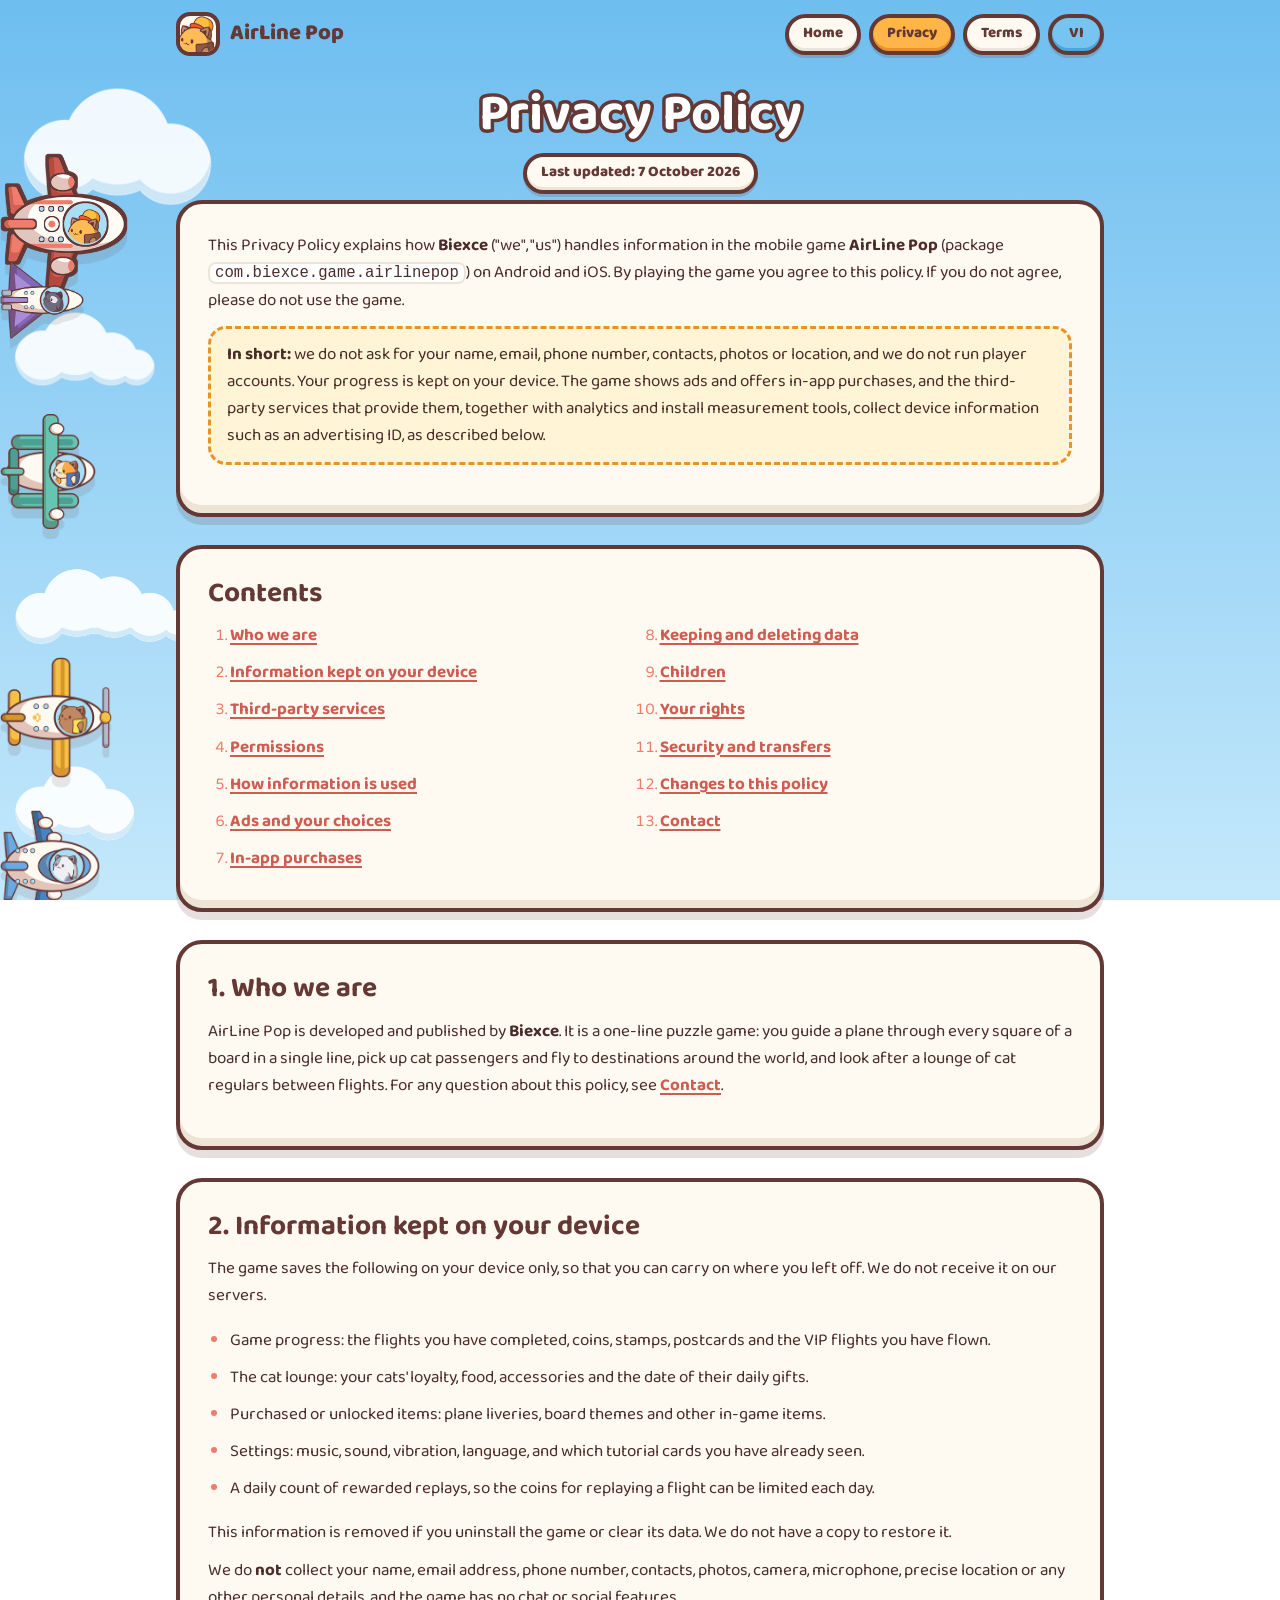
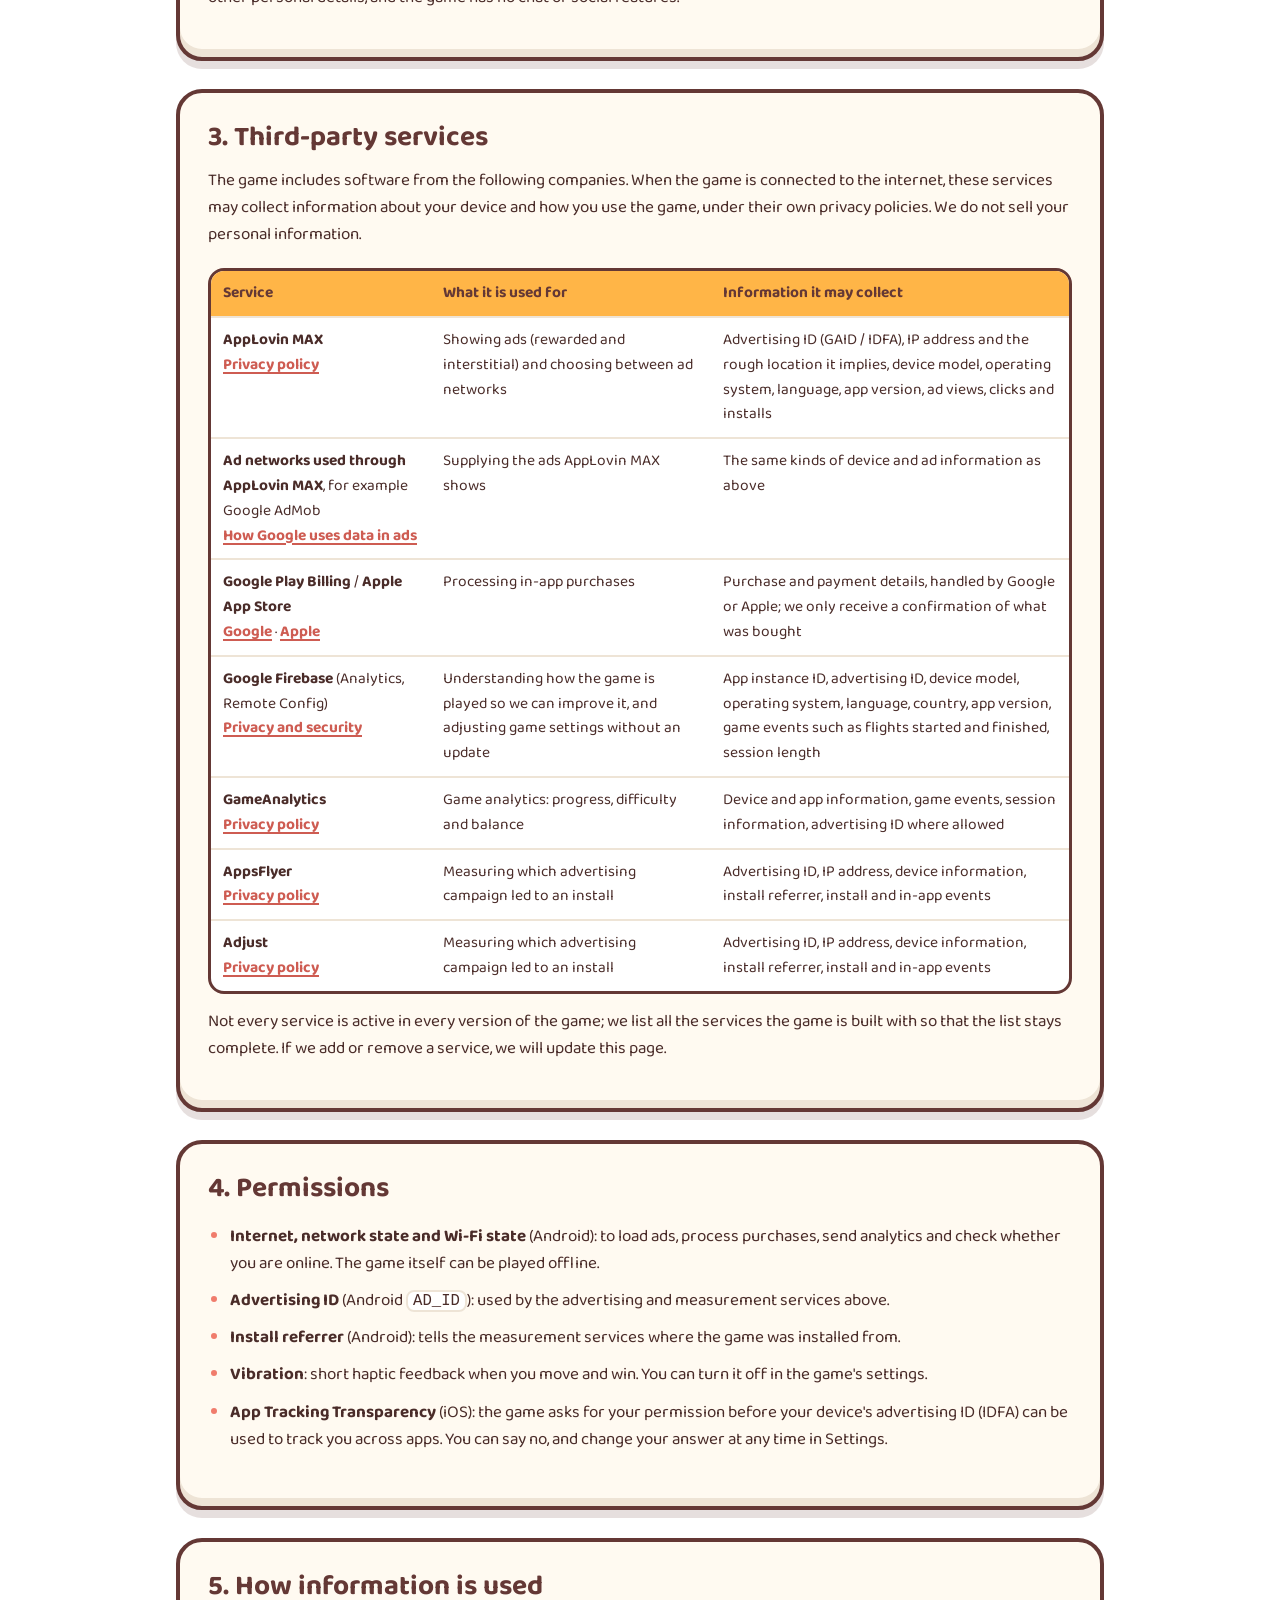
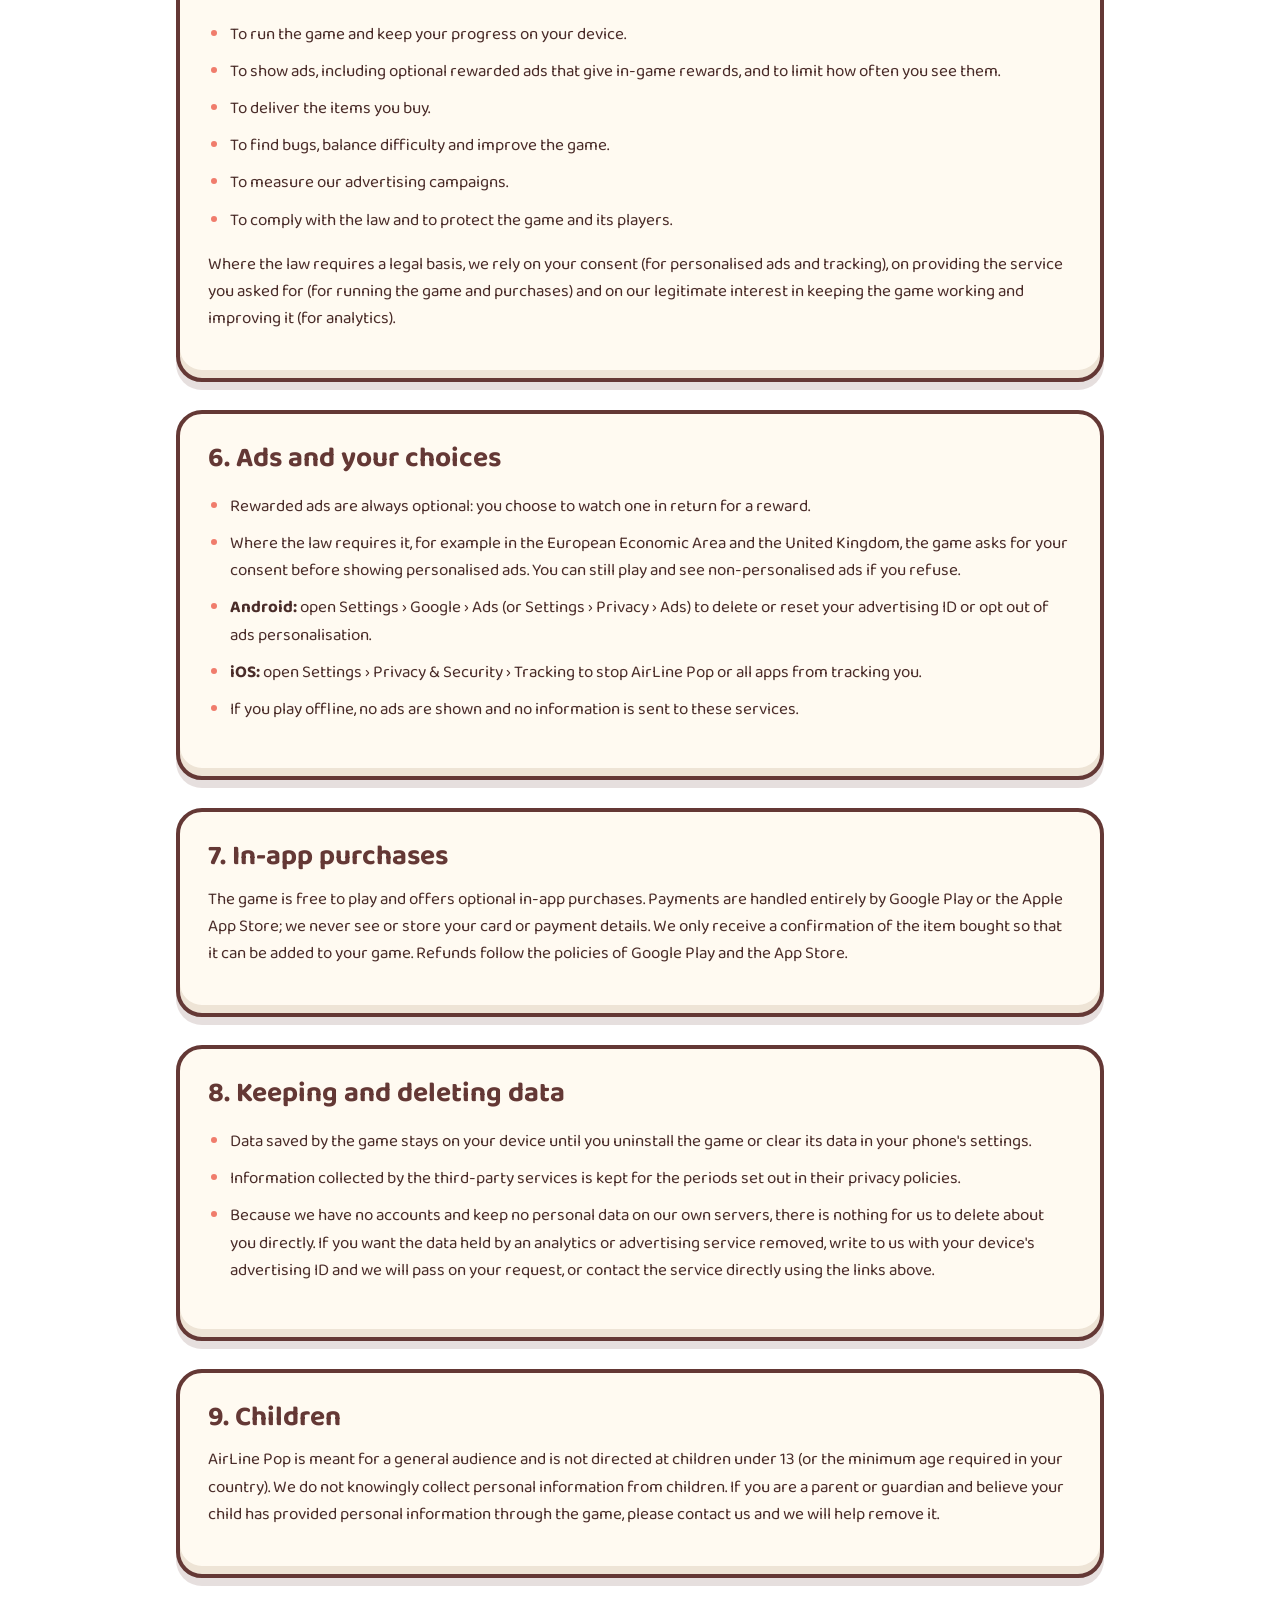
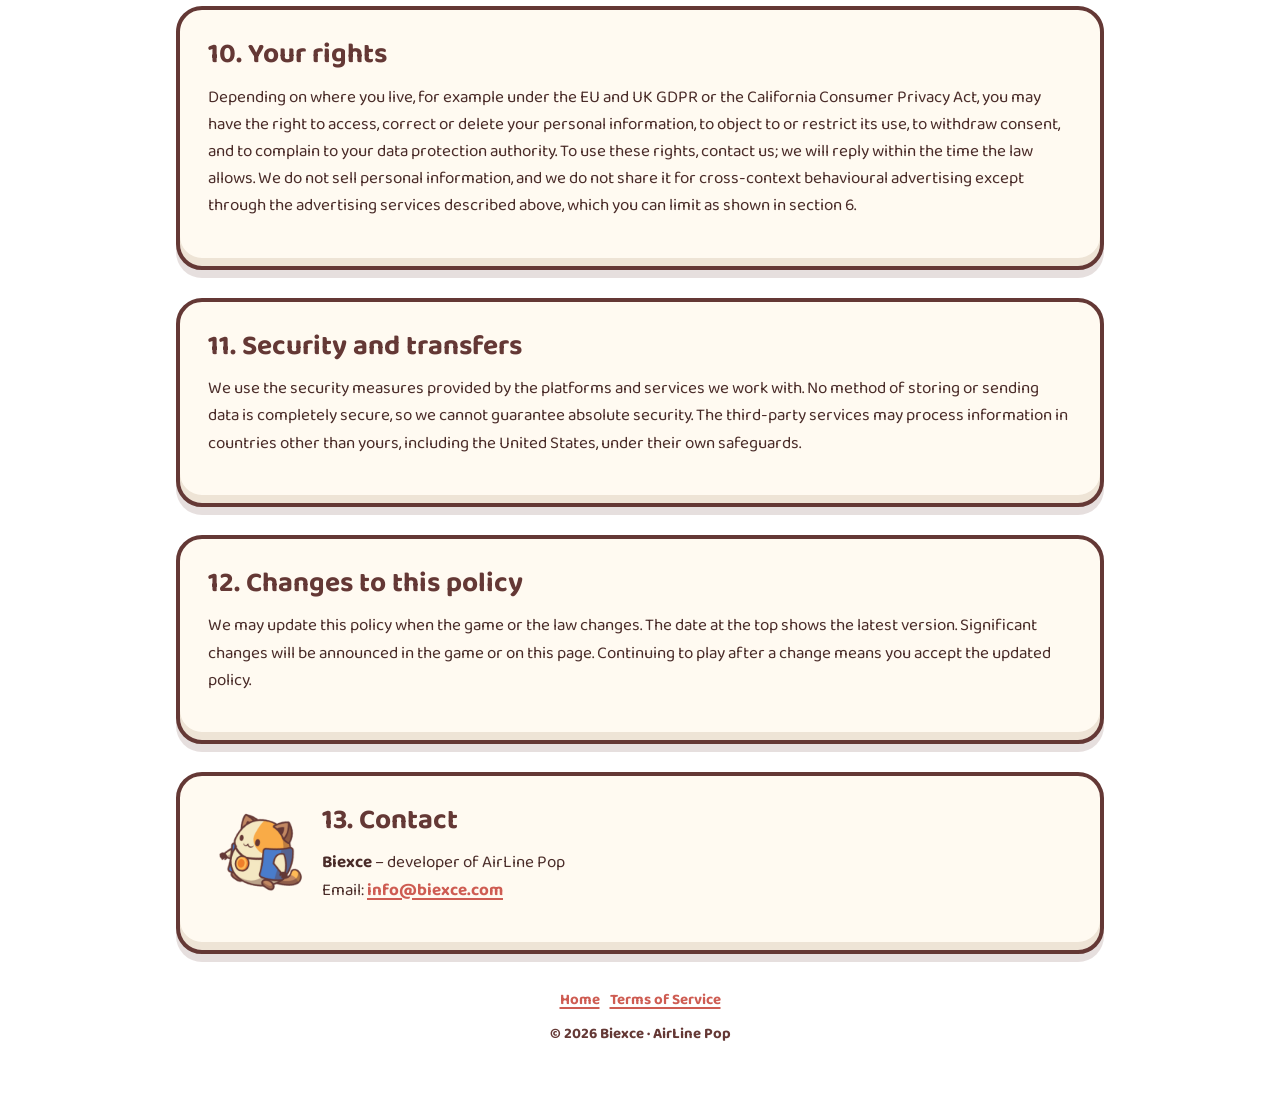
==== commit f9e81132: "style: may bay cho meo bay ngang troi, khung noi gon mot vien May bay cua game xoay bay sang phai, m" ====
--- a/privacy.html
+++ b/privacy.html
@@ -19,6 +19,11 @@
     <img class="c2" src="assets/img/cloud_0.png" alt="">
     <img class="c3" src="assets/img/cloud_2.png" alt="">
     <img class="c4" src="assets/img/cloud_1.png" alt="">
+    <span class="plane p1"><img src="assets/img/fly_bo.png" alt=""></span>
+    <span class="plane p2"><img src="assets/img/fly_kem.png" alt=""></span>
+    <span class="plane p3"><img src="assets/img/fly_muop.png" alt=""></span>
+    <span class="plane p4"><img src="assets/img/fly_mun.png" alt=""></span>
+    <span class="plane p5"><img src="assets/img/fly_tro.png" alt=""></span>
 </div>
 
 <div class="page">
--- a/assets/css/style.css
+++ b/assets/css/style.css
@@ -1,6 +1,7 @@
-/* AirLine Pop – policy site. Drawn in the game's own sticker style: a blue sky,
-   cream cards with a thick brown outline and a shaded lower lip, coral and orange
-   accents, and the Baloo 2 typeface the game uses. */
+/* AirLine Pop – policy site. Drawn in the game's own sticker style: a blue sky with
+   the airline's planes and their cat pilots flying across it, cream cards that stand
+   up like the game's board squares (one brown outline, a darker lip inside the bottom
+   edge, a soft shadow under it), coral and orange accents, and the Baloo 2 typeface. */
 
 :root {
     --sky-top: #6ebef0;
@@ -19,7 +20,8 @@
     --mint: #7ec484;
     --radius: 26px;
     --line: 4px;
-    --lip: 6px;
+    --lip: 8px;
+    --drop: 0 8px 0 rgba(100, 56, 53, 0.16);
 }
 
 * {
@@ -88,8 +90,41 @@
     to { transform: translateX(calc(100vw + 260px)); }
 }
 
+.sky-layer .plane {
+    position: absolute;
+    left: 0;
+    animation: fly linear infinite;
+}
+
+.sky-layer .plane img {
+    display: block;
+    position: static;
+    opacity: 1;
+    filter: drop-shadow(0 10px 0 rgba(100, 56, 53, 0.12));
+    animation: bob 3s ease-in-out infinite;
+}
+
+.sky-layer .p1 { top: 17%; animation-duration: 34s; animation-delay: -4s; }
+.sky-layer .p1 img { width: 128px; }
+.sky-layer .p2 { top: 46%; animation-duration: 46s; animation-delay: -27s; }
+.sky-layer .p2 img { width: 96px; animation-delay: -1s; }
+.sky-layer .p3 { top: 73%; animation-duration: 40s; animation-delay: -15s; }
+.sky-layer .p3 img { width: 112px; animation-delay: -2s; }
+.sky-layer .p4 { top: 29%; animation-duration: 52s; animation-delay: -40s; }
+.sky-layer .p4 img { width: 84px; animation-delay: -0.5s; }
+.sky-layer .p5 { top: 90%; animation-duration: 44s; animation-delay: -33s; }
+.sky-layer .p5 img { width: 100px; animation-delay: -1.5s; }
+
+@keyframes fly {
+    from { transform: translateX(-180px); }
+    to { transform: translateX(calc(100vw + 180px)); }
+}
+
 @media (prefers-reduced-motion: reduce) {
-    .sky-layer img { animation: none; left: 70%; }
+    .sky-layer img,
+    .sky-layer .plane { animation: none; left: 70%; }
+    .sky-layer .plane img { animation: none; }
+    .sky-layer .p2, .sky-layer .p4 { left: 4%; }
     .sky-layer .c2, .sky-layer .c4 { left: 6%; }
     .hero-plane { animation: none !important; }
 }
@@ -147,8 +182,8 @@
     background: var(--cream);
     border: var(--line) solid var(--brown);
     border-radius: var(--radius);
-    box-shadow: 0 var(--lip) 0 var(--cream-shade), 0 var(--lip) 0 var(--line) var(--brown);
-    padding: 28px;
+    box-shadow: inset 0 calc(var(--lip) * -1) 0 var(--cream-shade), var(--drop);
+    padding: 28px 28px calc(28px + var(--lip));
     margin: 0 0 28px;
 }
 
@@ -168,33 +203,33 @@
 }
 
 .btn {
-    padding: 10px 22px;
+    padding: 9px 24px 13px;
     font-size: 18px;
     background: var(--orange);
-    box-shadow: 0 5px 0 var(--orange-dark), 0 5px 0 var(--line) var(--brown);
+    box-shadow: inset 0 -5px 0 var(--orange-dark), 0 5px 0 rgba(100, 56, 53, 0.2);
 }
 
 .btn.sky {
     background: var(--cream);
-    box-shadow: 0 5px 0 var(--cream-shade), 0 5px 0 var(--line) var(--brown);
+    box-shadow: inset 0 -5px 0 var(--cream-shade), 0 5px 0 rgba(100, 56, 53, 0.2);
 }
 
 .btn.coral {
     background: var(--coral);
     color: #fff;
-    box-shadow: 0 5px 0 var(--coral-dark), 0 5px 0 var(--line) var(--brown);
+    box-shadow: inset 0 -5px 0 var(--coral-dark), 0 5px 0 rgba(100, 56, 53, 0.2);
 }
 
 .chip {
-    padding: 4px 14px;
+    padding: 3px 14px 6px;
     font-size: 15px;
     background: var(--cream);
-    box-shadow: 0 3px 0 var(--cream-shade), 0 3px 0 var(--line) var(--brown);
+    box-shadow: inset 0 -3px 0 var(--cream-shade), 0 3px 0 rgba(100, 56, 53, 0.18);
 }
 
 .chip[aria-current="page"] {
     background: var(--orange);
-    box-shadow: 0 3px 0 var(--orange-dark), 0 3px 0 var(--line) var(--brown);
+    box-shadow: inset 0 -3px 0 var(--orange-dark), 0 3px 0 rgba(100, 56, 53, 0.18);
 }
 
 .btn:hover,
@@ -206,7 +241,7 @@
 .btn:active,
 .chip:active {
     transform: translateY(3px);
-    box-shadow: none;
+    box-shadow: inset 0 0 0 transparent;
 }
 
 .btn.coral:hover {
@@ -217,7 +252,7 @@
     min-width: 56px;
     justify-content: center;
     background: var(--sky);
-    box-shadow: 0 3px 0 var(--sky-dark), 0 3px 0 var(--line) var(--brown);
+    box-shadow: inset 0 -3px 0 var(--sky-dark), 0 3px 0 rgba(100, 56, 53, 0.18);
 }
 
 /* ------------------------------------------------------------------ hero */
@@ -358,7 +393,8 @@
     background: #fff;
     border: 3px solid var(--brown);
     border-radius: 18px;
-    padding: 10px 12px;
+    box-shadow: inset 0 -5px 0 var(--cream-shade);
+    padding: 8px 12px 13px;
     text-align: center;
 }
 
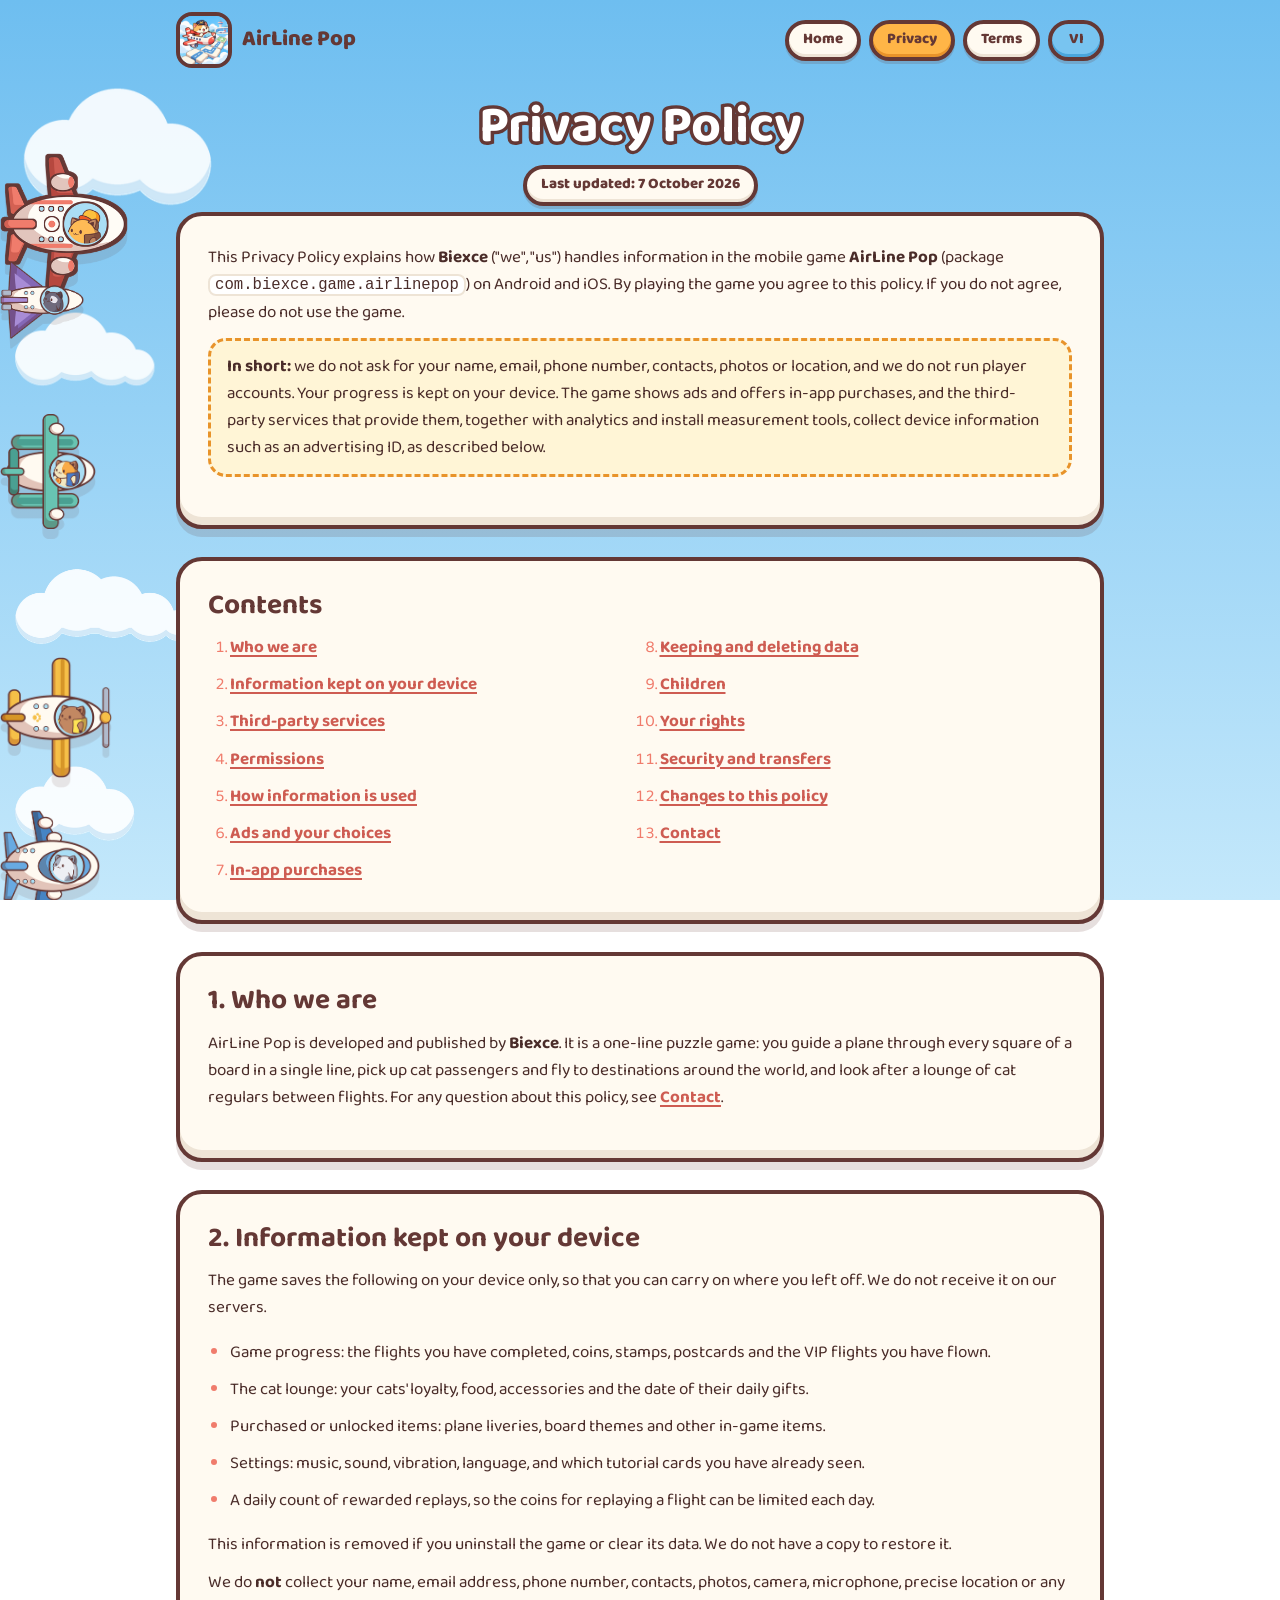
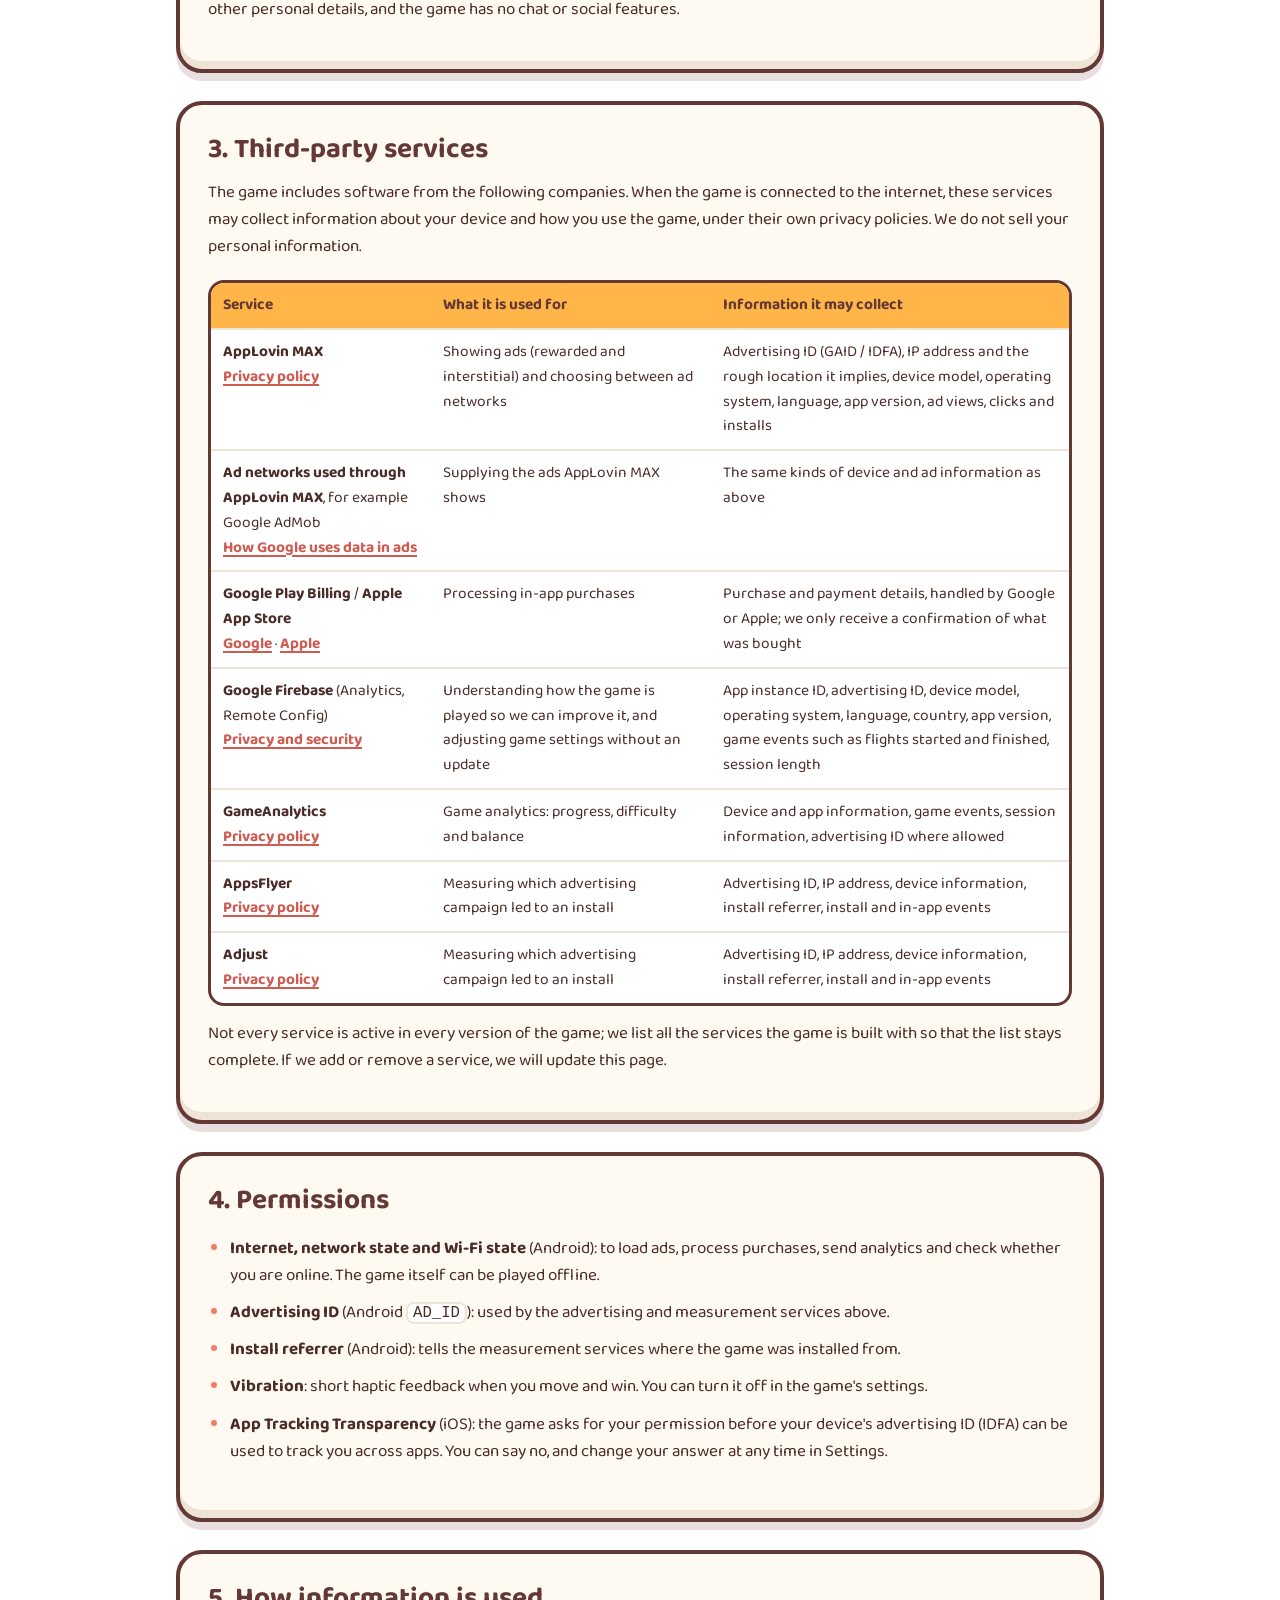
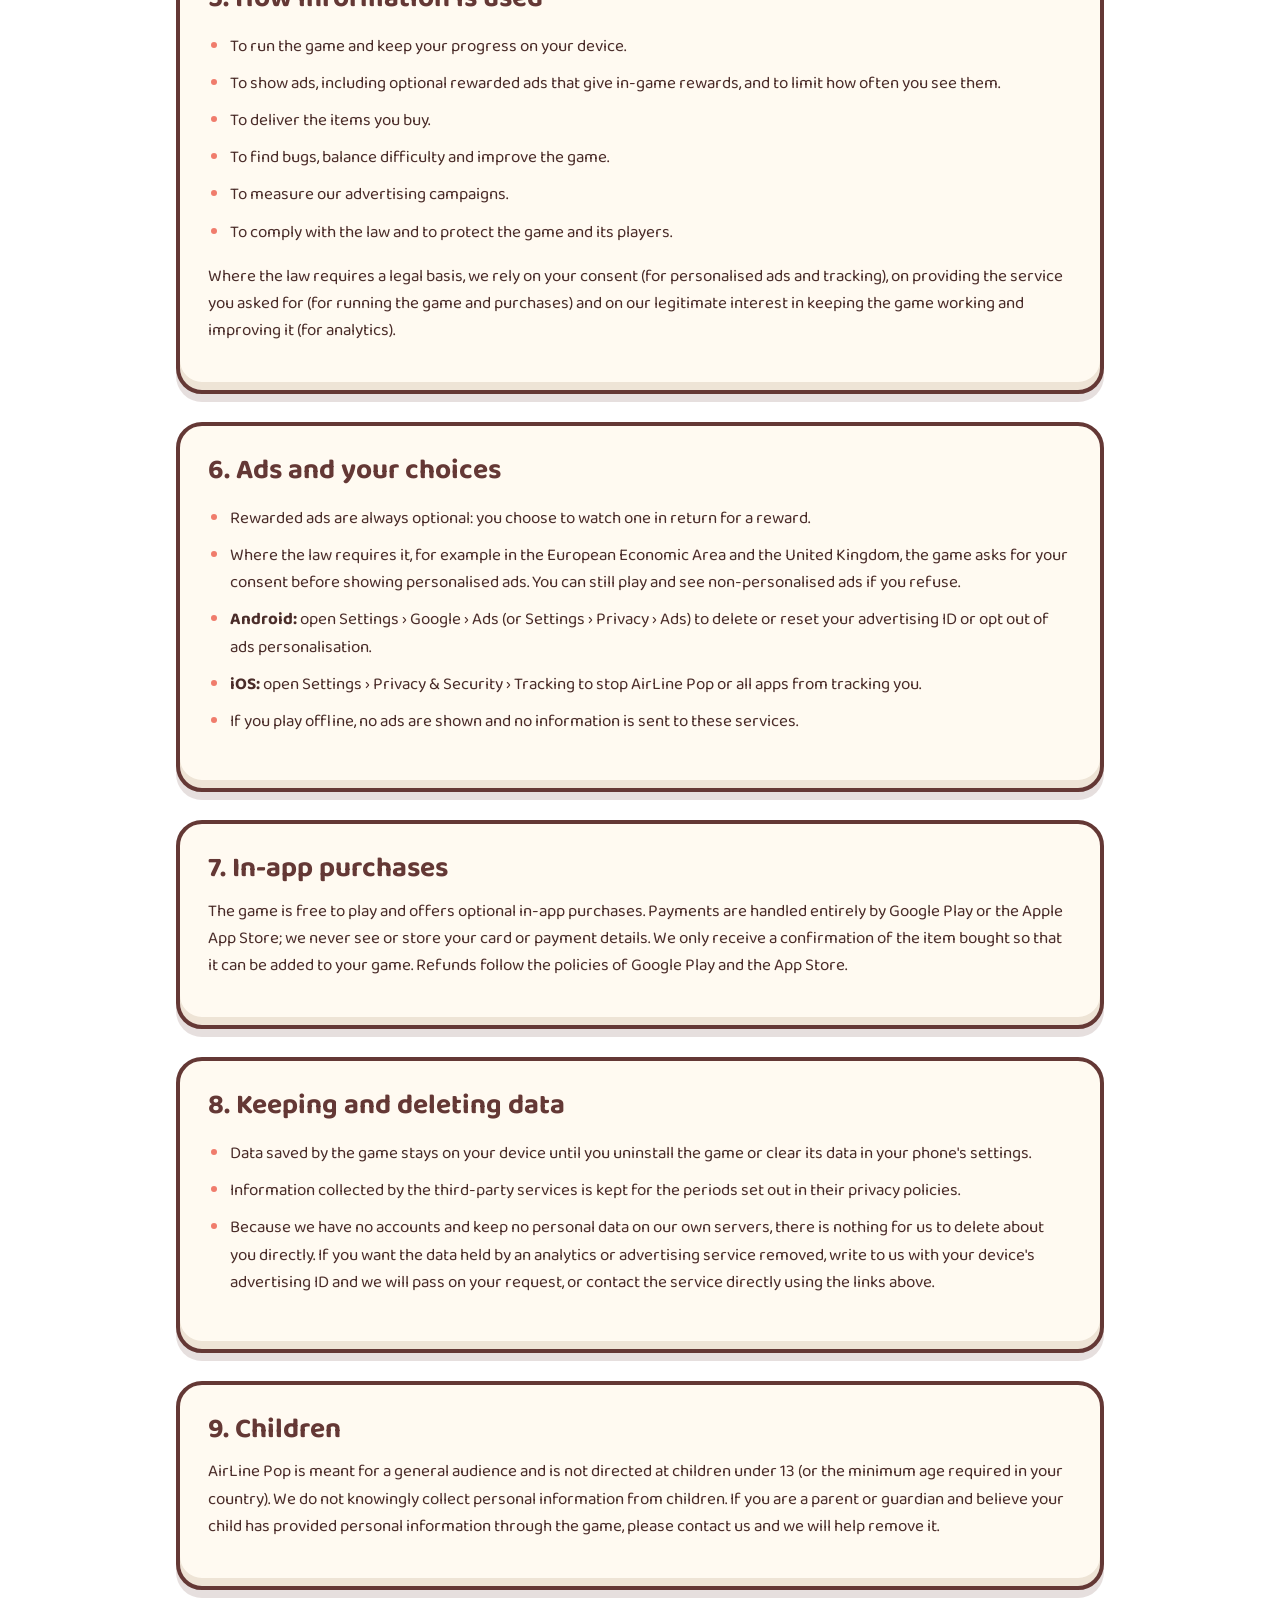
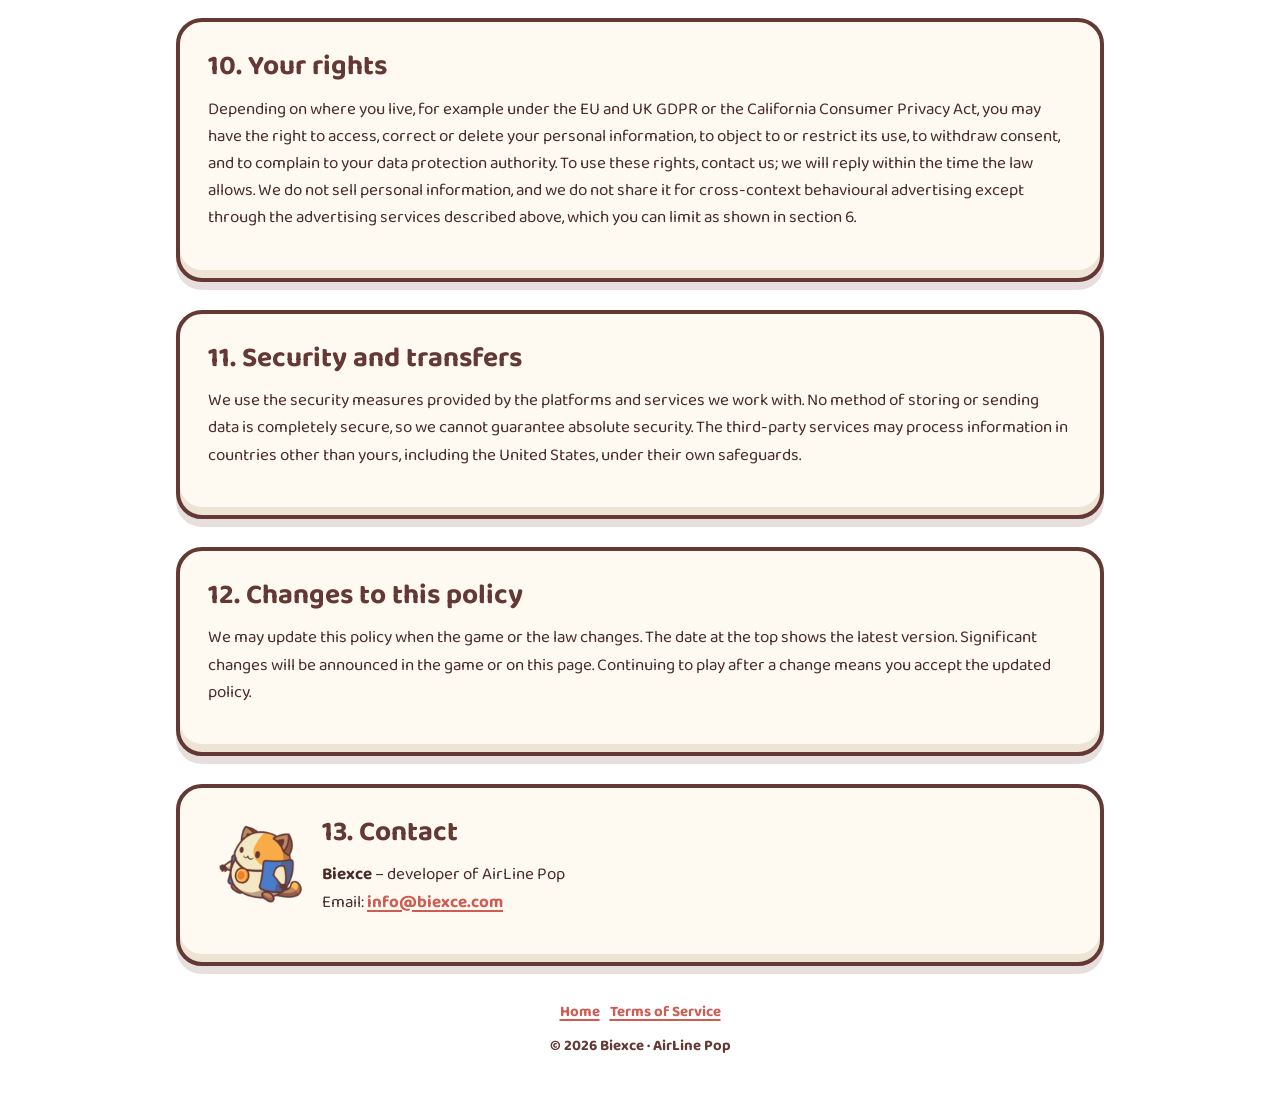
==== commit 31e52b05: "feat: dung icon moi cua game cho favicon va logo Icon AirLine Pop moi cho tab trinh duyet, icon man " ====
--- a/privacy.html
+++ b/privacy.html
@@ -7,7 +7,8 @@
     <meta name="title-en" content="Privacy Policy – AirLine Pop">
     <meta name="title-vi" content="Chính sách quyền riêng tư – AirLine Pop">
     <meta name="description" content="Privacy policy of AirLine Pop, the cat airline puzzle game by Biexce: what is stored on your device, what the advertising, purchase and analytics services collect, and your choices.">
-    <link rel="icon" href="assets/img/icon_cat.png">
+    <link rel="icon" type="image/png" href="assets/img/favicon.png">
+    <link rel="apple-touch-icon" href="assets/img/apple-touch-icon.png">
     <link rel="preconnect" href="https://fonts.googleapis.com">
     <link rel="preconnect" href="https://fonts.gstatic.com" crossorigin>
     <link href="https://fonts.googleapis.com/css2?family=Baloo+2:wght@500;700;800&display=swap" rel="stylesheet">
@@ -28,7 +29,7 @@
 
 <div class="page">
     <header class="topbar">
-        <a class="brand" href="index.html"><img src="assets/img/icon_cat.png" alt=""><span>AirLine Pop</span></a>
+        <a class="brand" href="index.html"><img src="assets/img/app_icon.png" alt="AirLine Pop icon"><span>AirLine Pop</span></a>
         <nav class="nav">
             <a class="chip" href="index.html"><span lang="en">Home</span><span lang="vi">Trang chủ</span></a>
             <a class="chip" href="privacy.html" aria-current="page"><span lang="en">Privacy</span><span lang="vi">Quyền riêng tư</span></a>
--- a/assets/css/style.css
+++ b/assets/css/style.css
@@ -161,9 +161,9 @@
 }
 
 .brand img {
-    width: 44px;
-    height: 44px;
-    border-radius: 14px;
+    width: 56px;
+    height: 56px;
+    border-radius: 16px;
     border: var(--line) solid var(--brown);
     background: var(--cream);
 }
